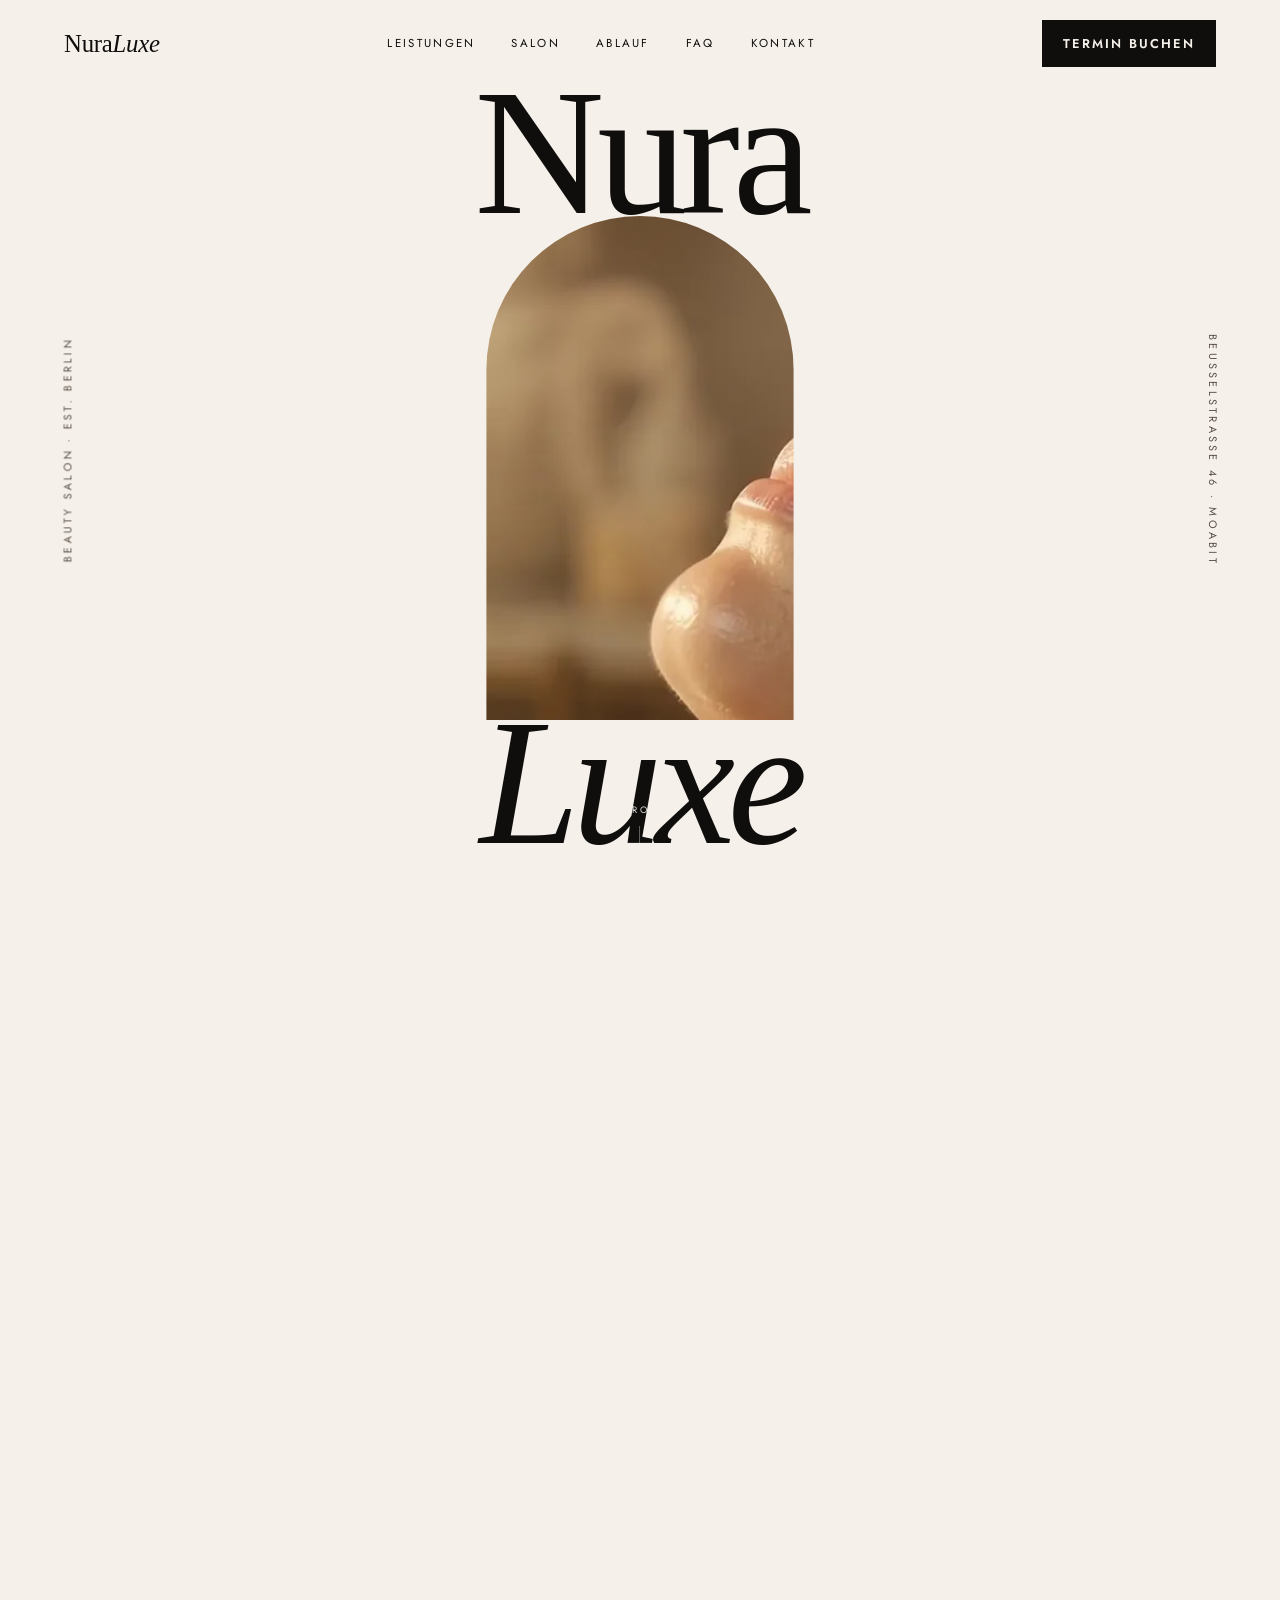
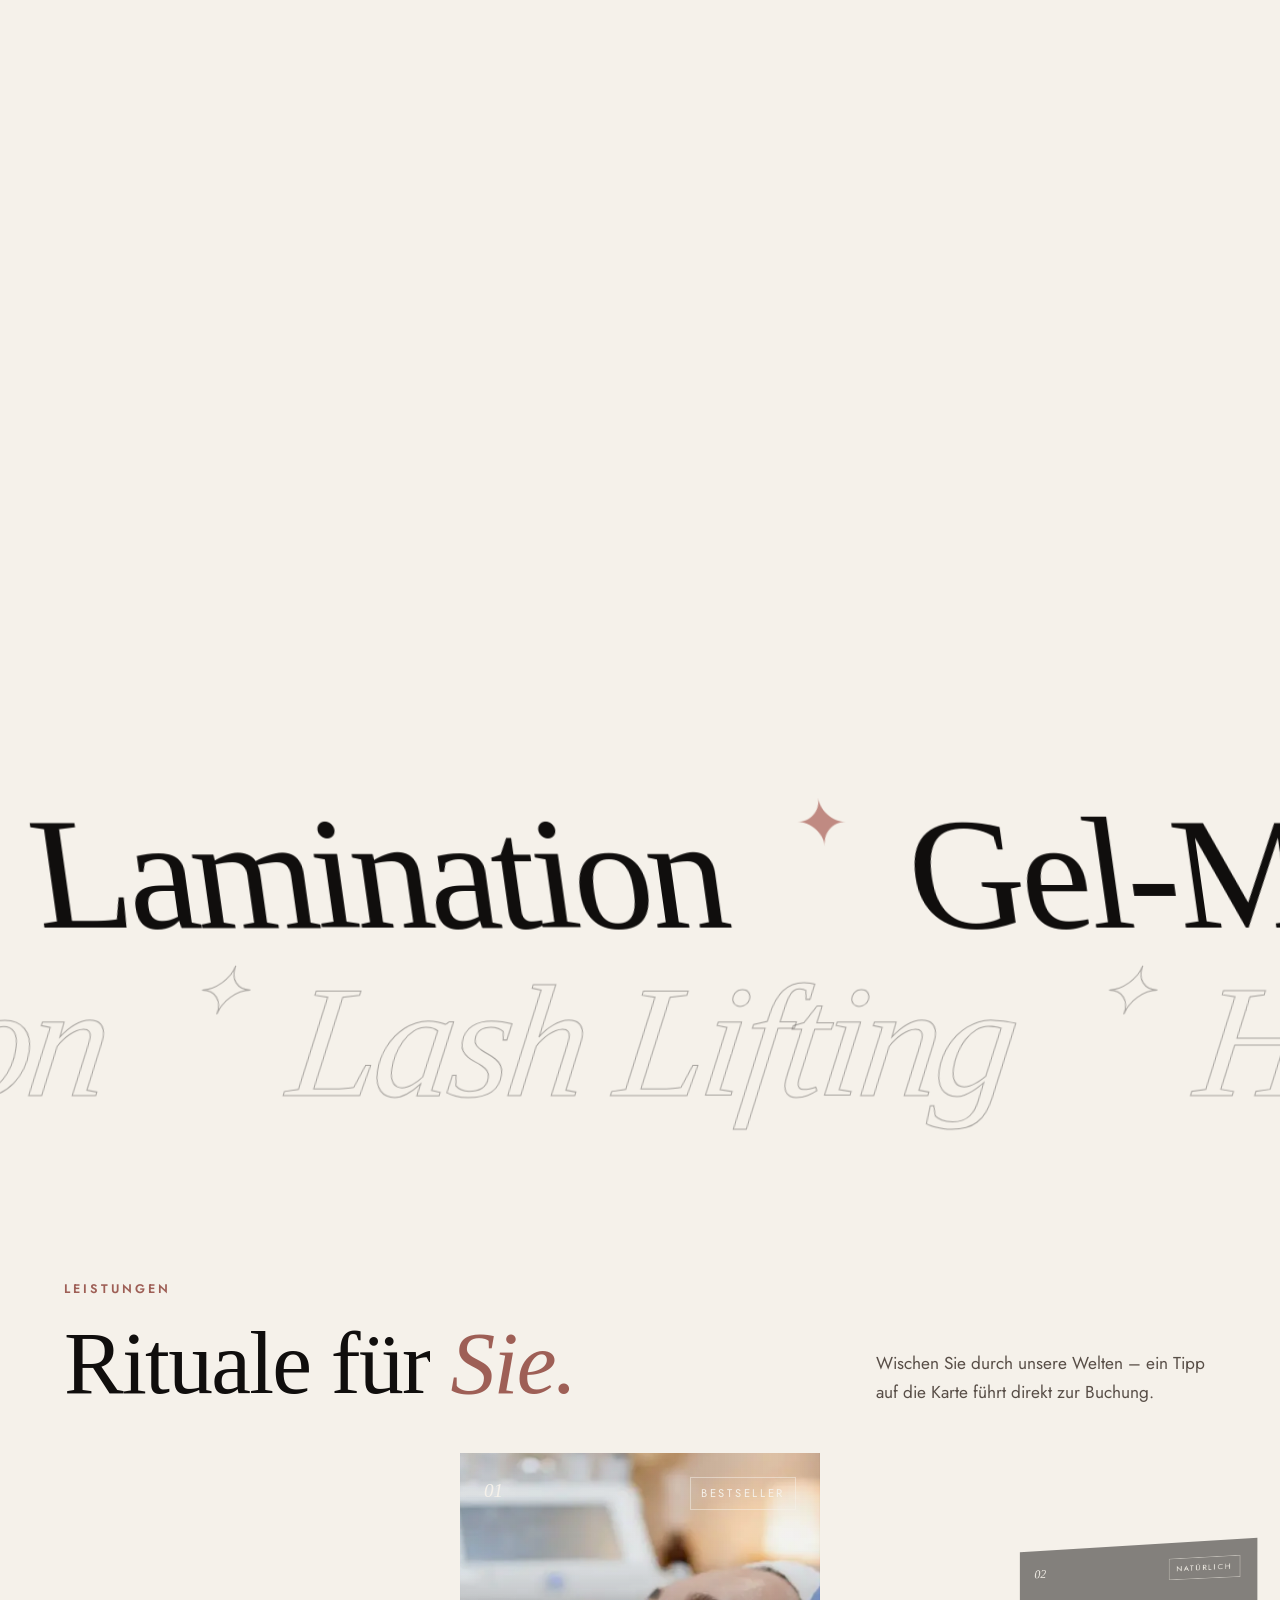
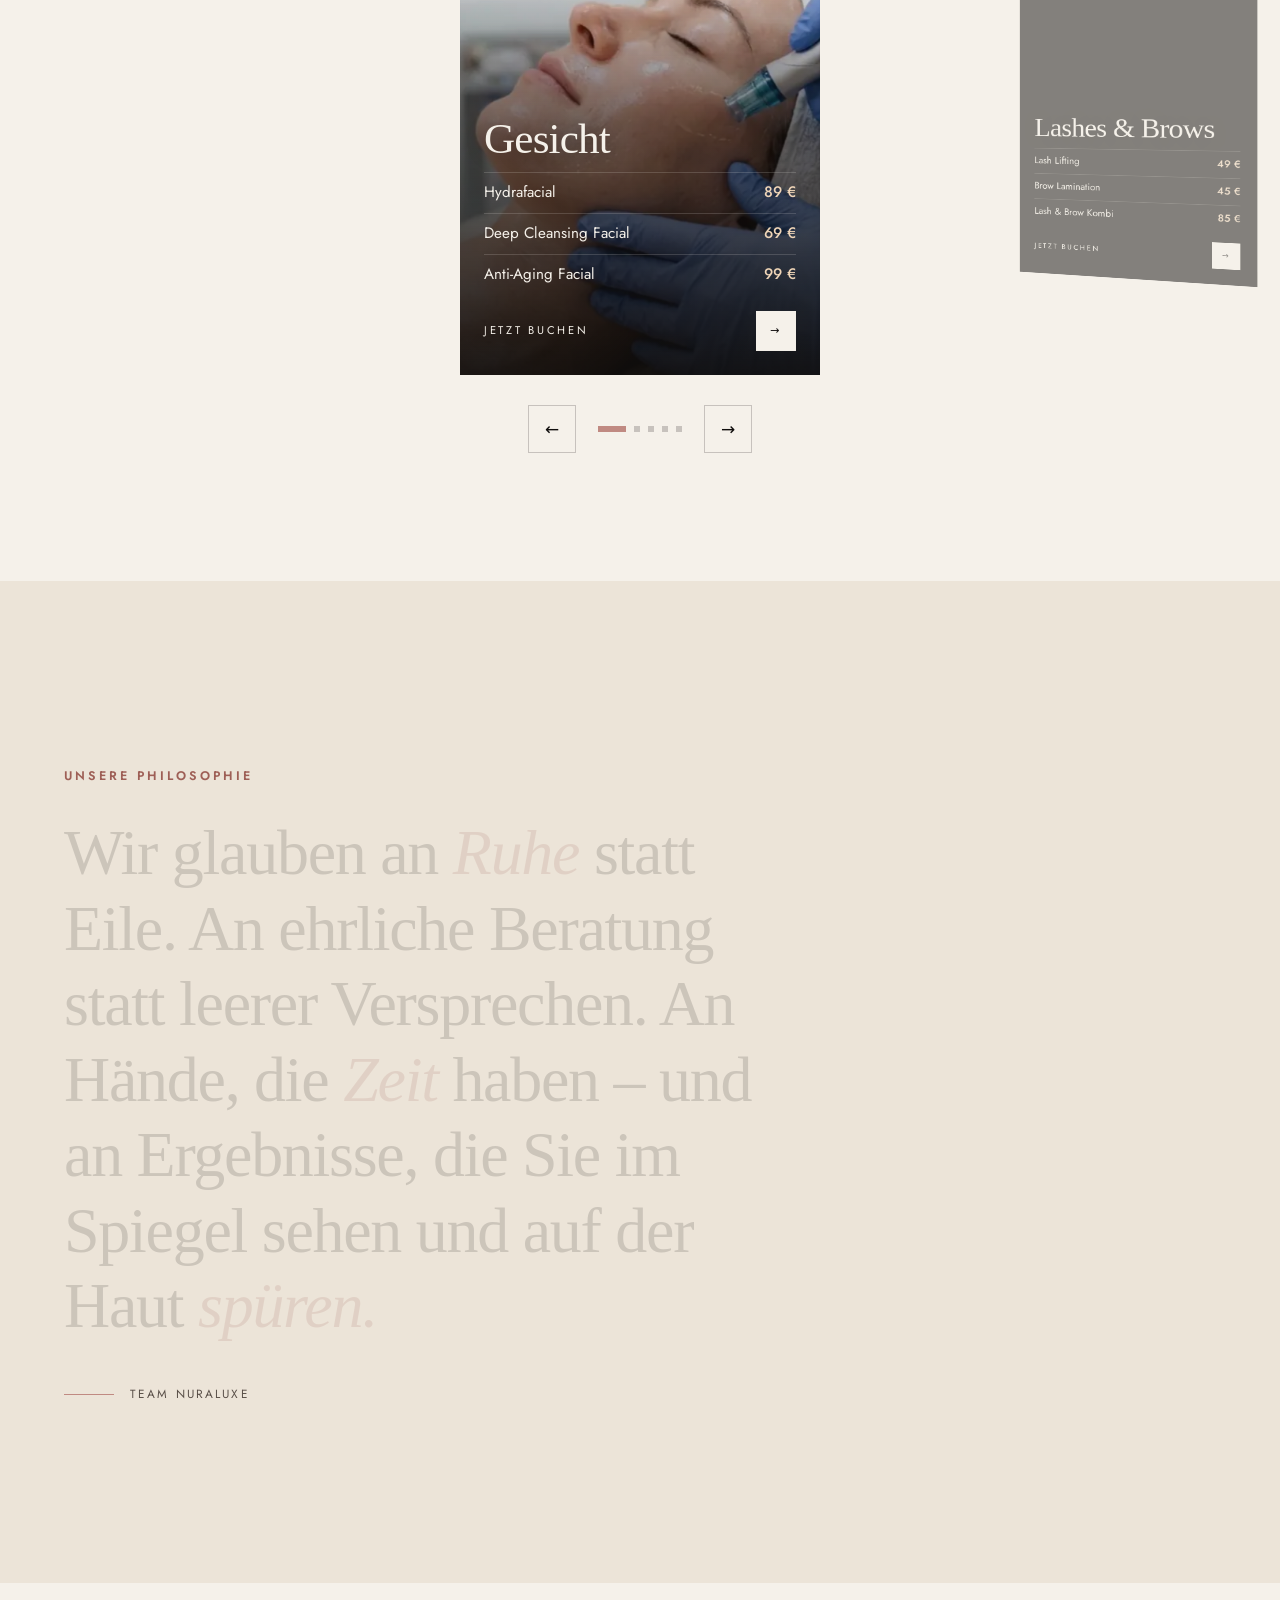
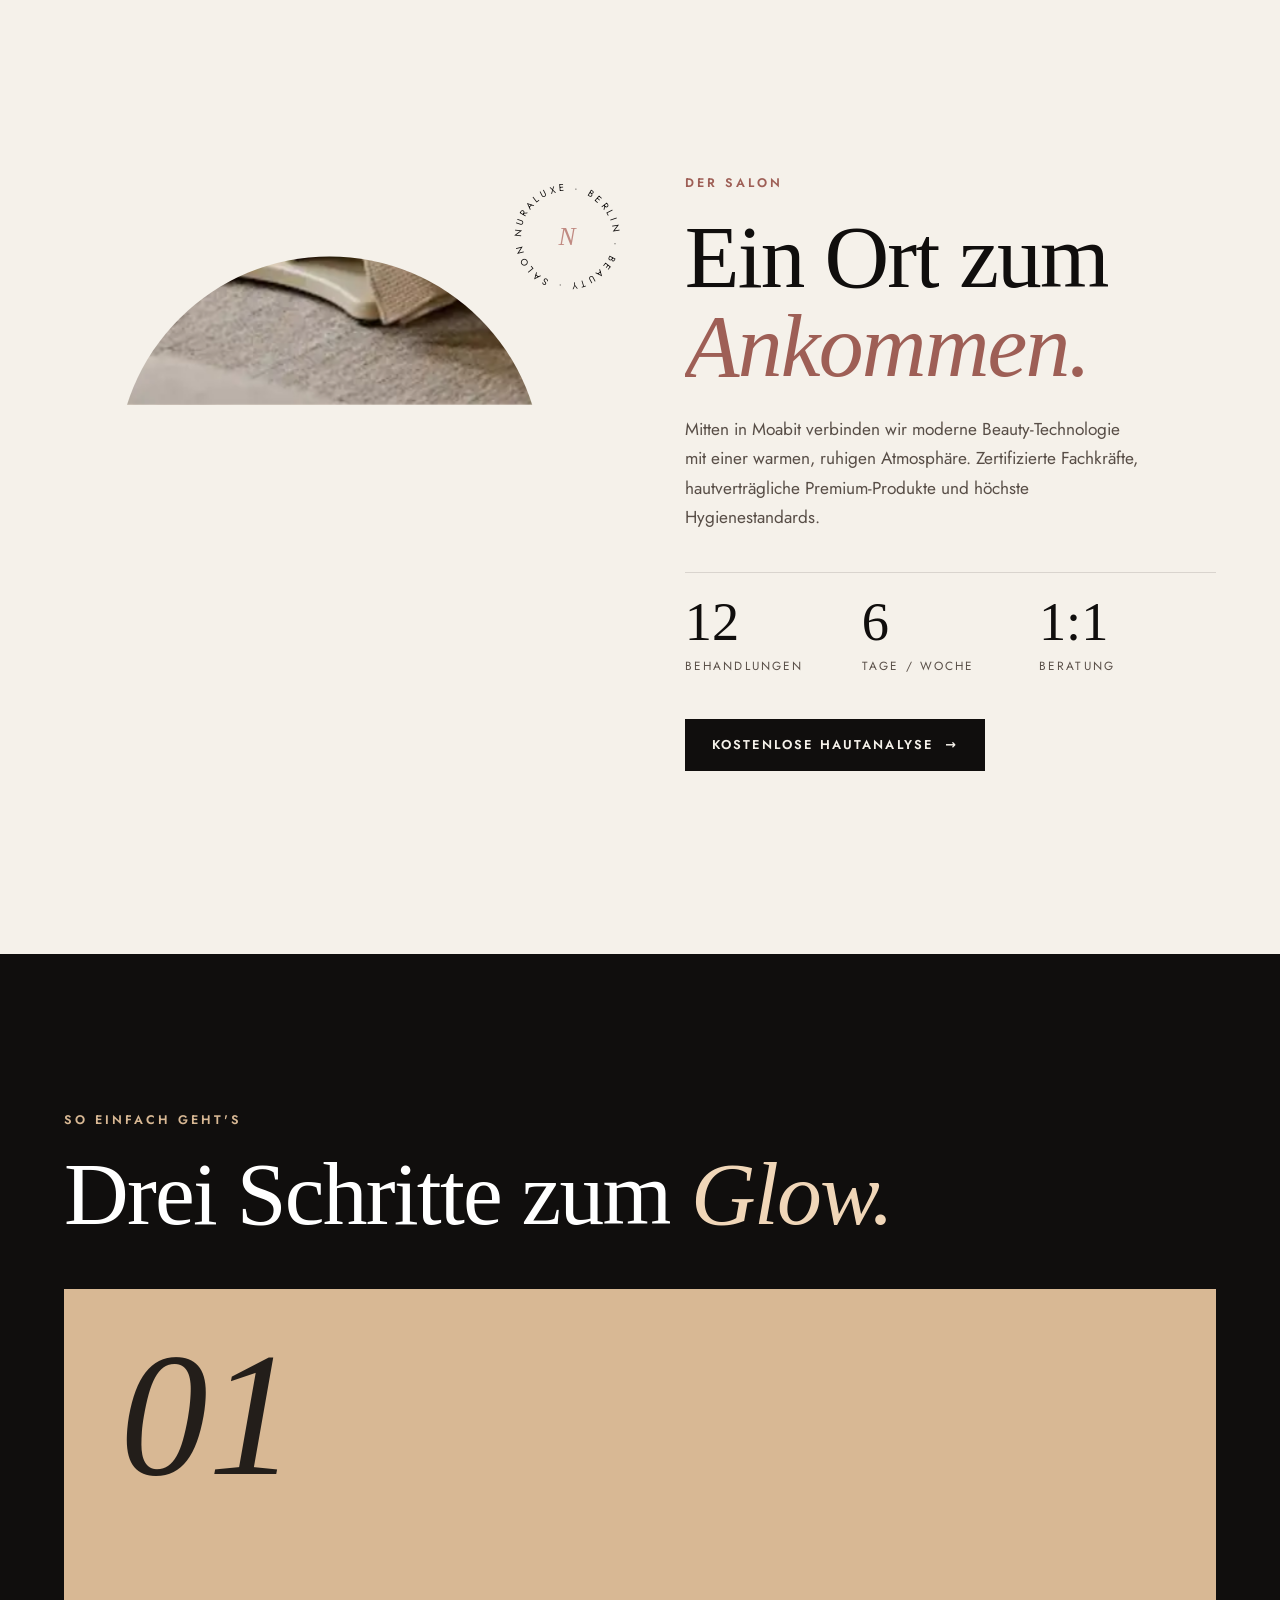
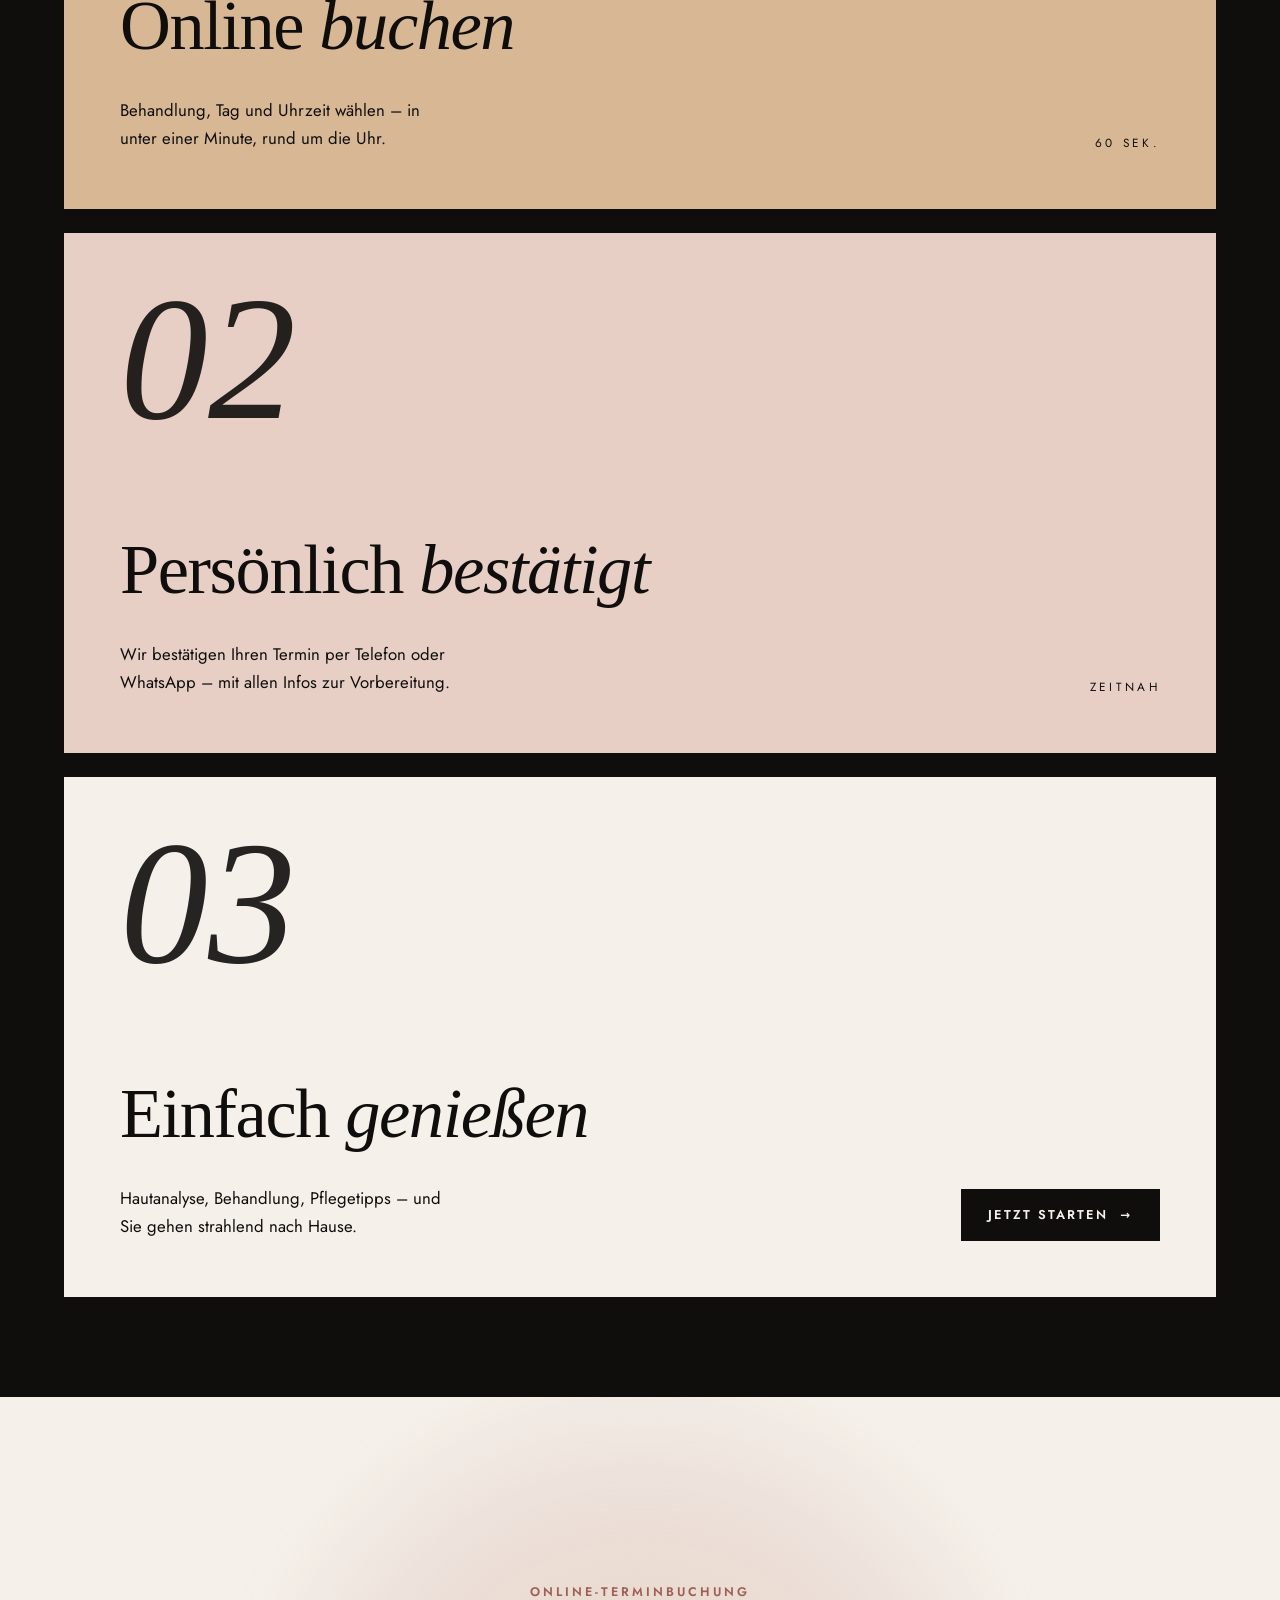
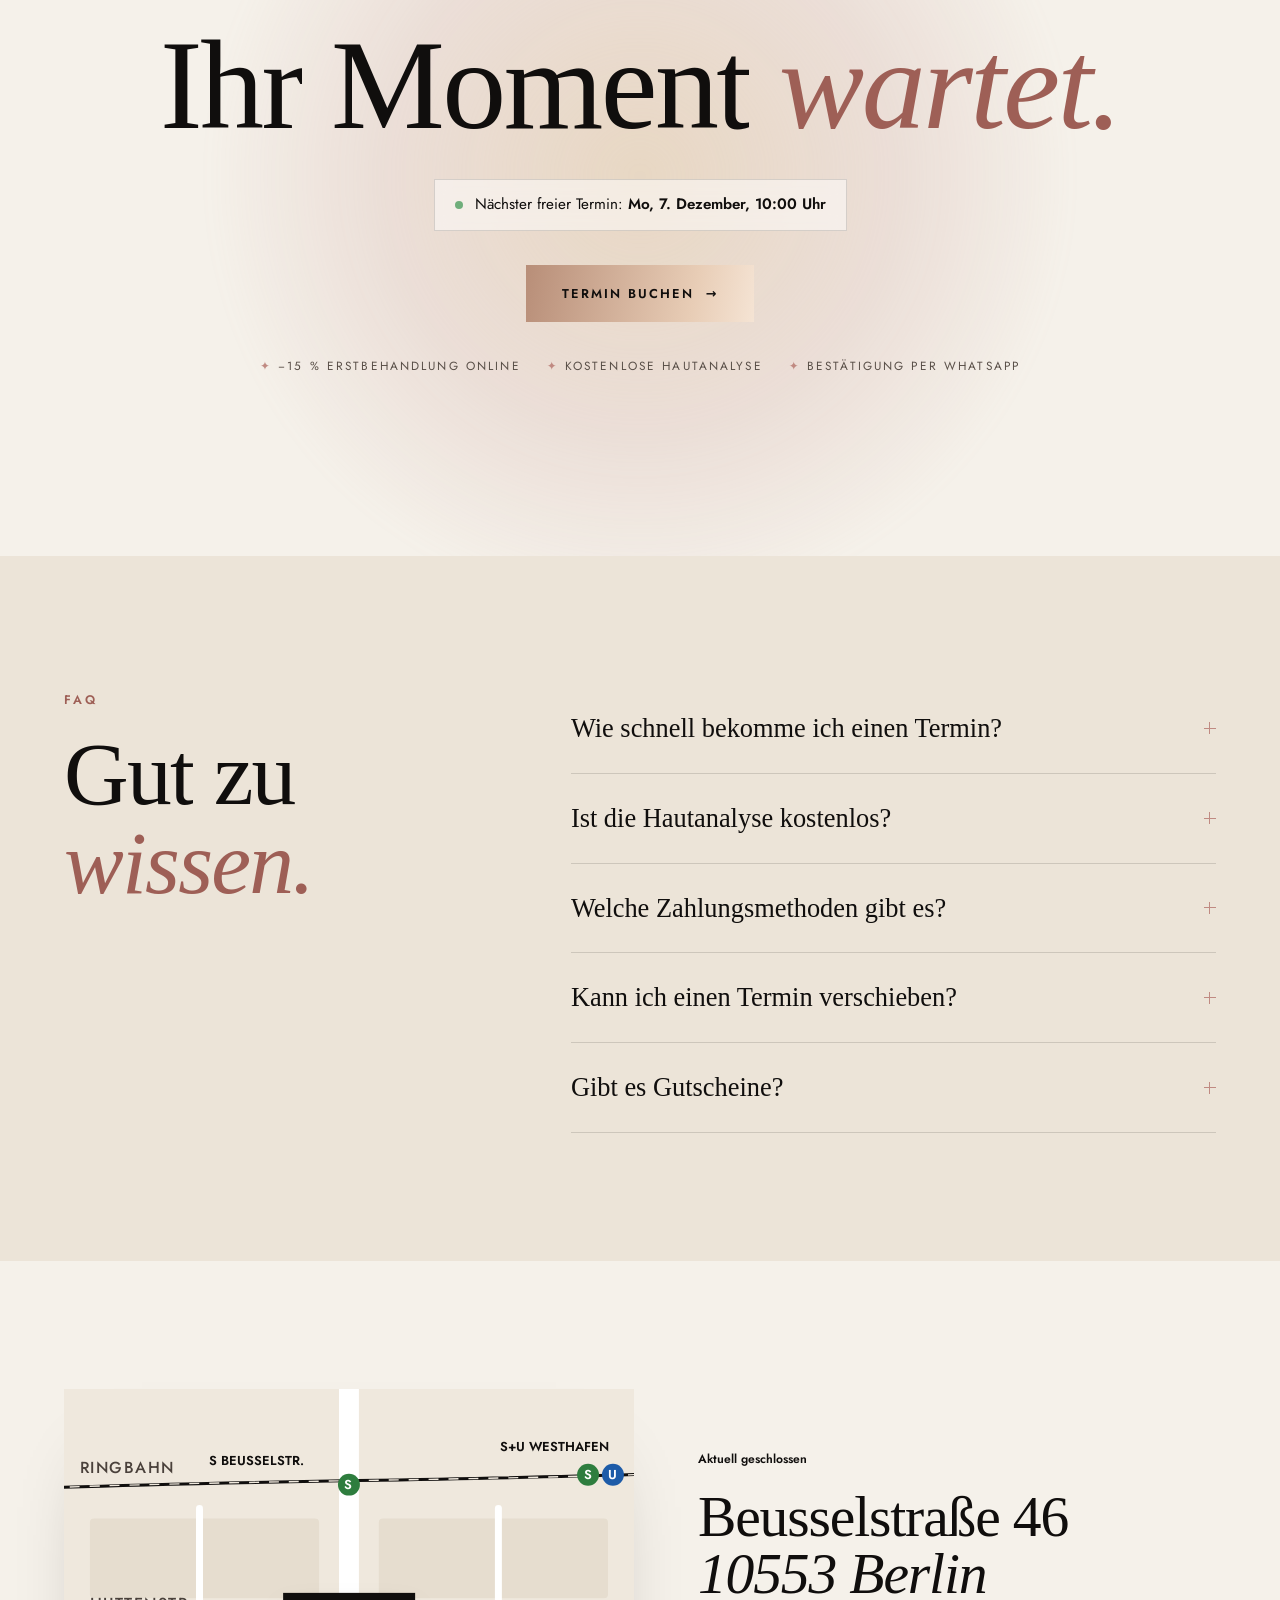
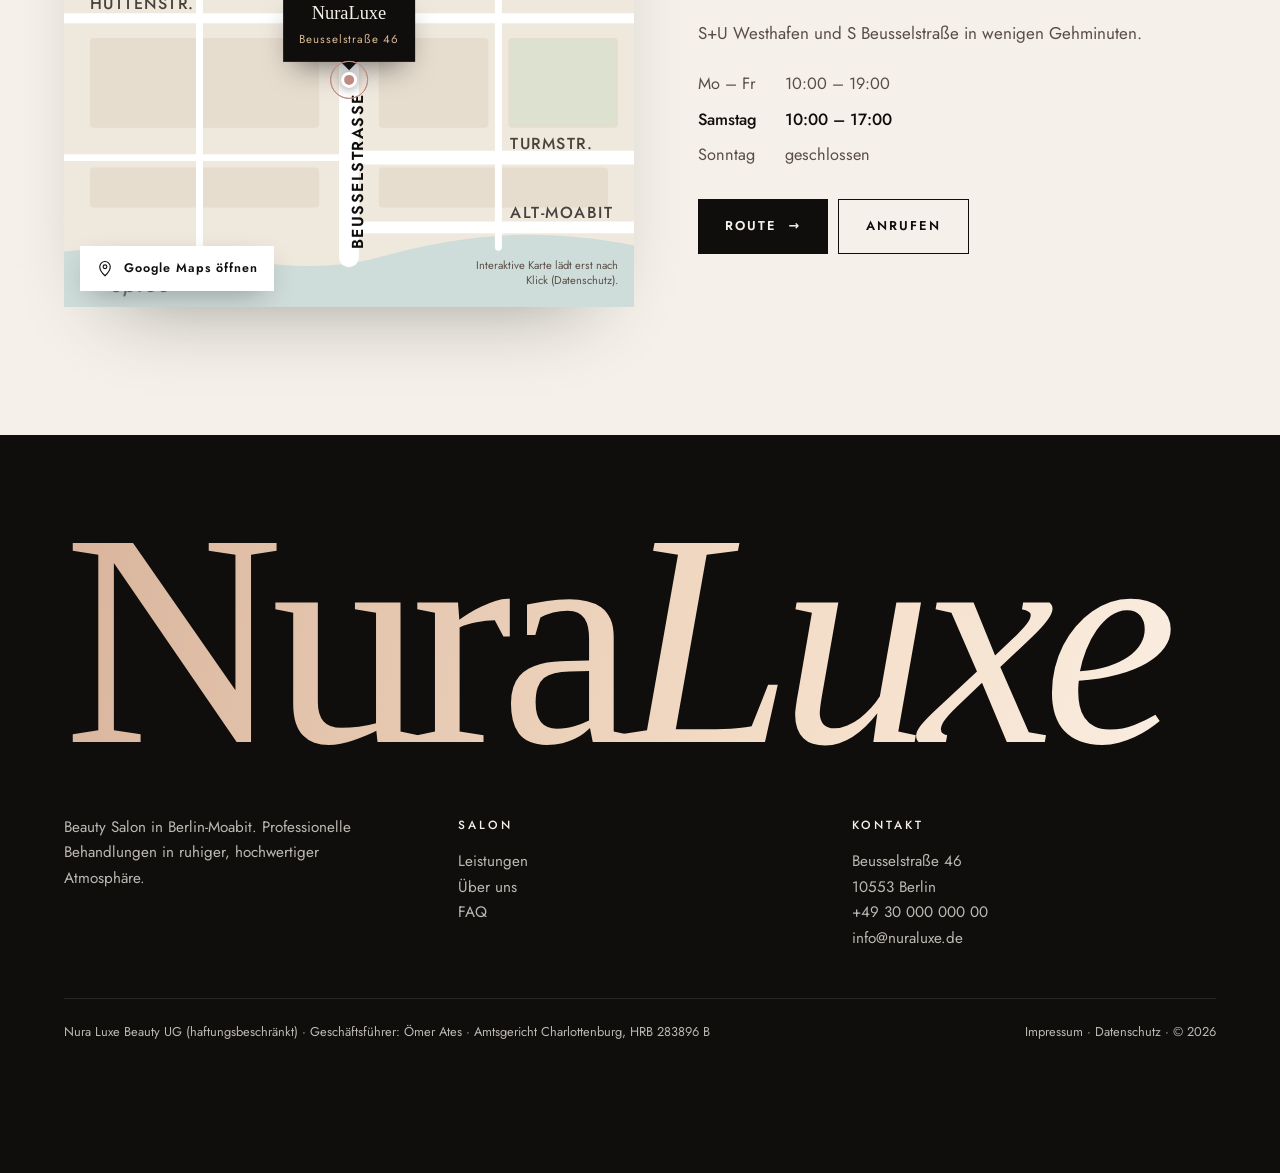
==== editorial/index.html @ 472c76d8 "NuraLuxe: zwei Website-Entwürfe für Kundenvorschau Co-Authored-By: Claude Opus 5.5 <noreply@anthropi" ====
<!DOCTYPE html>
<html lang="de">
<head>
<meta charset="utf-8">
<meta name="viewport" content="width=device-width, initial-scale=1, viewport-fit=cover">
<meta name="theme-color" content="#F5F1EA">
<meta name="robots" content="noindex, nofollow">
<meta property="og:type" content="website">
<meta property="og:title" content="NuraLuxe – Website-Entwurf (Editorial)">
<meta property="og:description" content="Vorschau der neuen Website für NuraLuxe Beauty Salon, Berlin-Moabit.">
<meta property="og:image" content="https://nuraluxe-editorial.vercel.app/og.jpg">
<meta property="og:image:width" content="1200"><meta property="og:image:height" content="630">
<meta name="twitter:card" content="summary_large_image">
<meta name="referrer" content="strict-origin-when-cross-origin">
<meta name="format-detection" content="telephone=no">
<title>NuraLuxe – Beauty Salon Berlin Moabit</title>
<meta name="description" content="NuraLuxe Beauty Salon in Berlin-Moabit, Beusselstraße 46. Gesicht, Lashes & Brows, Nails, Haarentfernung. Termin online buchen.">
<link rel="preload" href="assets/fonts/bodoni-moda.woff2" as="font" type="font/woff2" crossorigin>
<link rel="preload" href="assets/fonts/jost-400.woff2" as="font" type="font/woff2" crossorigin>
<link rel="stylesheet" href="assets/css/style.css">
<link rel="icon" href="favicon.svg" type="image/svg+xml">
<link rel="preload" as="image" href="media/hero-poster.webp">
<script type="application/ld+json">
{"@context":"https://schema.org","@type":"BeautySalon","name":"NuraLuxe","legalName":"Nura Luxe Beauty UG (haftungsbeschränkt)","address":{"@type":"PostalAddress","streetAddress":"Beusselstraße 46","postalCode":"10553","addressLocality":"Berlin","addressCountry":"DE"},"identifier":"HRB 283896 B","openingHours":["Mo-Fr 10:00-19:00","Sa 10:00-17:00"]}
</script>

</head>
<body class="lock">

<div class="pre" id="pre"><div class="pre-h t"></div><div class="pre-h b"></div>
  <div class="pre-in"><div class="pre-name">Nura<i>Luxe</i></div><div class="pre-bar"><i id="preBar"></i></div><div class="pre-cnt" id="preCnt">0</div></div></div>

<header class="hdr" id="hdr">
  <div class="wrap">
    <a href="#home" class="logo">Nura<i>Luxe</i></a>
    <nav class="nlinks"><a href="#leistungen">Leistungen</a><a href="#about">Salon</a><a href="#ritual">Ablauf</a><a href="#faq">FAQ</a><a href="#kontakt">Kontakt</a></nav>
    <button class="btn btn-noir" data-open>Termin buchen</button>
    <button class="mini" data-open>Buchen</button>
  </div>
</header>

<!-- HERO -->
<section class="hero" id="home">
  <div class="stage">
    <div class="hwrap">
      <div class="hmedia" id="hmedia"><div class="himg" id="himg"></div>
        <video id="hv" muted loop playsinline preload="none" aria-hidden="true" disablepictureinpicture></video>
        <div class="hshade" id="hshade"></div></div>
    </div>
    <div class="htitle" id="htitle"><span class="t1" id="t1"></span><span class="t2" id="t2"></span></div>
    <div class="hside l" id="hsl">Beauty Salon · Est. Berlin</div>
    <div class="hside r" id="hsr">Beusselstraße 46 · Moabit</div>
    <div class="hint" id="hint"><span>Scroll</span><i></i></div>
    <div class="hcopy" id="hcopy"><div class="wrap">
      <span class="kick">Beauty Salon · Berlin Moabit</span>
      <h1>Schönheit,<br><em>neu definiert.</em></h1>
      <p>Gesicht, Lashes &amp; Brows, Nails und Haarentfernung – mit Ruhe, Präzision und Premium-Produkten.</p>
      <div class="cta on-dark"><button class="btn btn-chrome" data-open>Termin buchen <span class="ar">→</span></button><a href="#leistungen" class="btn btn-line" style="color:var(--ivory)">Behandlungen</a></div>
    </div></div>
  </div>
</section>

<!-- MARQUEE -->
<div class="mq" aria-hidden="true">
  <div class="mq-row" id="mq1"></div>
  <div class="mq-row o" id="mq2"></div>
</div>

<!-- SERVICES -->
<section class="svc" id="leistungen">
  <div class="wrap shead">
    <div><span class="kick rv">Leistungen</span><h2 class="split">Rituale für <em>Sie.</em></h2></div>
    <p class="rv d1">Wischen Sie durch unsere Welten – ein Tipp auf die Karte führt direkt zur Buchung.</p>
  </div>
  <div class="cf" id="cf"></div>
  <div class="cf-ui"><button id="cfPrev" aria-label="Zurück">←</button><div class="dots" id="dots"></div><button id="cfNext" aria-label="Weiter">→</button></div>
</section>

<!-- MANIFESTO -->
<section class="mani">
  <div class="wrap">
    <span class="kick">Unsere Philosophie</span>
    <p id="mani" style="margin-top:26px">Wir glauben an *Ruhe* statt Eile. An ehrliche Beratung statt leerer Versprechen. An Hände, die *Zeit* haben – und an Ergebnisse, die Sie im Spiegel sehen und auf der Haut *spüren.*</p>
    <div class="sig">Team NuraLuxe</div>
  </div>
</section>

<!-- ABOUT -->
<section class="about" id="about">
  <div class="wrap">
    <div style="position:relative">
      <div class="amedia" id="amedia"><div class="ai" id="ai"></div></div>
      <div class="aorb"><svg viewBox="0 0 120 120"><defs><path id="c" d="M60,60 m-46,0 a46,46 0 1,1 92,0 a46,46 0 1,1 -92,0"/></defs><text font-family="Jost" font-size="9.5" letter-spacing="3.6" fill="#100E0D"><textPath href="#c">NURALUXE · BERLIN · BEAUTY · SALON · </textPath></text></svg><b>N</b></div>
    </div>
    <div>
      <span class="kick rv">Der Salon</span>
      <h2 class="split">Ein Ort zum <em>Ankommen.</em></h2>
      <p class="lead rv d1">Mitten in Moabit verbinden wir moderne Beauty-Technologie mit einer warmen, ruhigen Atmosphäre. Zertifizierte Fachkräfte, hautverträgliche Premium-Produkte und höchste Hygienestandards.</p>
      <div class="stats rv d2"><div><b data-count="12">0</b><span>Behandlungen</span></div><div><b data-count="6">0</b><span>Tage / Woche</span></div><div><b>1:1</b><span>Beratung</span></div></div>
      <button class="btn btn-noir rv d3" data-open="Beratung">Kostenlose Hautanalyse <span class="ar">→</span></button>
    </div>
  </div>
</section>

<!-- RITUAL -->
<section class="ritual" id="ritual">
  <div class="wrap">
    <span class="kick rv">So einfach geht's</span>
    <h2 class="split">Drei Schritte zum <em>Glow.</em></h2>
    <div class="stack" id="stack">
      <div class="scard" style="--i:0"><div class="n">01</div><h3>Online <em>buchen</em></h3><div class="bot"><p>Behandlung, Tag und Uhrzeit wählen – in unter einer Minute, rund um die Uhr.</p><span>60 Sek.</span></div></div>
      <div class="scard" style="--i:1"><div class="n">02</div><h3>Persönlich <em>bestätigt</em></h3><div class="bot"><p>Wir bestätigen Ihren Termin per Telefon oder WhatsApp – mit allen Infos zur Vorbereitung.</p><span>Zeitnah</span></div></div>
      <div class="scard" style="--i:2"><div class="n">03</div><h3>Einfach <em>genießen</em></h3><div class="bot"><p>Hautanalyse, Behandlung, Pflegetipps – und Sie gehen strahlend nach Hause.</p><button class="btn btn-noir" data-open>Jetzt starten <span class="ar">→</span></button></div></div>
    </div>
  </div>
</section>

<!-- BOOK CTA -->
<section class="book" id="buchen">
  <div class="orb"></div>
  <div class="wrap">
    <span class="kick rv">Online-Terminbuchung</span>
    <h2 class="split">Ihr Moment <em>wartet.</em></h2>
    <div class="slotpill rv d1"><i></i><span id="nextSlot">Nächster freier Termin wird berechnet …</span></div><br>
    <button class="btn btn-chrome rv d2" data-open style="padding:1.4em 2.8em">Termin buchen <span class="ar">→</span></button>
    <div class="perks rv d3"><span>−15 % Erstbehandlung online</span><span>Kostenlose Hautanalyse</span><span>Bestätigung per WhatsApp</span></div>
  </div>
</section>

<!-- FAQ -->
<section class="faq" id="faq">
  <div class="wrap">
    <div><span class="kick rv">FAQ</span><h2 class="split">Gut zu <em>wissen.</em></h2></div>
    <div class="rv d1">
      <details><summary>Wie schnell bekomme ich einen Termin?</summary><div class="ans"><p>Online sehen Sie die möglichen Zeiten sofort. Nach Ihrer Anfrage bestätigen wir den Termin zeitnah per Telefon oder WhatsApp.</p></div></details>
      <details><summary>Ist die Hautanalyse kostenlos?</summary><div class="ans"><p>Ja – vor jeder ersten Behandlung, oder als eigener Termin buchbar.</p></div></details>
      <details><summary>Welche Zahlungsmethoden gibt es?</summary><div class="ans"><p>Bar, EC-Karte und gängige Kreditkarten.</p></div></details>
      <details><summary>Kann ich einen Termin verschieben?</summary><div class="ans"><p>Natürlich – bitte bis spätestens 24 Stunden vorher Bescheid geben.</p></div></details>
      <details><summary>Gibt es Gutscheine?</summary><div class="ans"><p>Ja, Behandlungs- und Wertgutscheine – ideal als Geschenk.</p></div></details>
    </div>
  </div>
</section>

<!-- CONTACT -->
<section class="contact" id="kontakt">
  <div class="wrap cgrid">
    <div class="map rv" id="map">
      <svg viewBox="0 0 600 520" preserveAspectRatio="xMidYMid slice" aria-hidden="true">
        <rect width="600" height="520" fill="#EFE8DD"/>
        <g fill="#E6DDCF"><rect x="40" y="130" width="230" height="80" rx="4"/><rect x="330" y="130" width="230" height="80" rx="4"/><rect x="40" y="250" width="230" height="90" rx="4"/><rect x="330" y="250" width="110" height="90" rx="4"/><rect x="460" y="250" width="110" height="90" rx="4"/><rect x="330" y="380" width="230" height="40" rx="4"/><rect x="40" y="380" width="230" height="40" rx="4"/></g>
        <rect x="462" y="252" width="106" height="86" rx="4" fill="#DCE2CF"/>
        <path d="M-20 470 C120 440 220 500 330 470 S520 440 640 470 L640 540 L-20 540Z" fill="#CFDDDA"/>
        <g stroke="#fff" fill="none" stroke-linecap="round"><path d="M-20 230 H640" stroke-width="10"/><path d="M300 370 H640" stroke-width="14"/><path d="M300 440 H640" stroke-width="12"/><path d="M-20 370 H300" stroke-width="7"/><path d="M450 120 V460" stroke-width="7"/><path d="M150 120 V460" stroke-width="7"/><path d="M300 -20 V470" stroke-width="20"/></g>
        <path d="M-20 100 C150 92 450 92 640 84" stroke="#100E0D" stroke-width="3" fill="none"/>
        <path d="M-20 100 C150 92 450 92 640 84" stroke="#EFE8DD" stroke-width="1.4" stroke-dasharray="10 10" fill="none"/>
        <g font-family="Jost" font-size="16" letter-spacing="1.5" fill="#4A413B" font-weight="500">
          <text x="314" y="462" transform="rotate(-90 314 462)" font-weight="600" fill="#100E0D">BEUSSELSTRASSE</text>
          <text x="40" y="221">HUTTENSTR.</text><text x="462" y="361">TURMSTR.</text><text x="462" y="431">ALT-MOABIT</text>
          <text x="60" y="505" font-style="italic" font-size="20" fill="#5E7D78">Spree</text><text x="30" y="84">RINGBAHN</text>
        </g>
        <g font-family="Jost" font-size="13" font-weight="600"><circle cx="300" cy="96" r="11" fill="#2E7D3E"/><text x="295.5" y="100.5" fill="#fff">S</text><text x="160" y="76" fill="#100E0D">S BEUSSELSTR.</text>
          <circle cx="540" cy="86" r="11" fill="#2E7D3E"/><text x="535.5" y="90.5" fill="#fff">S</text><circle cx="565" cy="86" r="11" fill="#1D5BA8"/><text x="560" y="90.5" fill="#fff">U</text><text x="452" y="62" fill="#100E0D">S+U WESTHAFEN</text></g>
      </svg>
      <div class="pinw"><div class="plab"><b>NuraLuxe</b><span>Beusselstraße 46</span></div><div class="pin"></div></div>
      <a class="mapload" id="mapLoad" href="https://www.google.com/maps/search/?api=1&query=Beusselstra%C3%9Fe+46+10553+Berlin"><svg viewBox="0 0 24 24" width="18" height="18" fill="none" stroke="currentColor" stroke-width="1.5"><path d="M12 21s7-6.2 7-12a7 7 0 00-14 0c0 5.8 7 12 7 12z"/><circle cx="12" cy="9" r="2.5"/></svg>Google Maps öffnen</a>
      <span class="mapnote" id="mapNote">Interaktive Karte lädt erst nach Klick (Datenschutz).</span>
    </div>
    <div>
      <span class="openn rv" id="openN">Öffnungszeiten</span>
      <h3 class="rv d1">Beusselstraße 46<br><em>10553 Berlin</em></h3>
      <p class="rv d1" style="color:var(--mute);font-weight:300">S+U Westhafen und S Beusselstraße in wenigen Gehminuten.</p>
      <div class="hours rv d2" id="hours"><span data-d="1">Mo – Fr</span><span data-d="1">10:00 – 19:00</span><span data-d="6">Samstag</span><span data-d="6">10:00 – 17:00</span><span data-d="0">Sonntag</span><span data-d="0">geschlossen</span></div>
      <div class="cbtns rv d3"><a class="btn btn-noir" href="https://www.google.com/maps/search/?api=1&query=Beusselstra%C3%9Fe+46+10553+Berlin">Route <span class="ar">→</span></a><a class="btn btn-line" id="callBtn" href="#">Anrufen</a></div>
    </div>
  </div>
</section>

<footer>
  <div class="wrap">
    <div class="fword chrome">Nura<i>Luxe</i></div>
    <div class="fcols">
      <div><p style="max-width:34ch">Beauty Salon in Berlin-Moabit. Professionelle Behandlungen in ruhiger, hochwertiger Atmosphäre.</p></div>
      <div><h4>Salon</h4><a href="#leistungen">Leistungen</a><br><a href="#about">Über uns</a><br><a href="#faq">FAQ</a></div>
      <div><h4>Kontakt</h4>Beusselstraße 46<br>10553 Berlin<br><span id="tTel"></span><br><span id="tMail"></span></div>
    </div>
    <div class="legal"><span>Nura Luxe Beauty UG (haftungsbeschränkt) · Geschäftsführer: Ömer Ates · Amtsgericht Charlottenburg, HRB 283896 B</span><span><a href="#">Impressum</a> · <a href="#">Datenschutz</a> · © <span id="yr"></span></span></div>
  </div>
</footer>

<!-- TAB BAR -->
<nav class="tabbar" id="tabbar">
  <a href="#home" data-t="home"><svg viewBox="0 0 24 24"><path d="M3 11l9-7 9 7v9h-6v-6H9v6H3z"/></svg>Start</a>
  <a href="#leistungen" data-t="leistungen"><svg viewBox="0 0 24 24"><path d="M12 3c2 4 6 5 6 10a6 6 0 01-12 0c0-5 4-6 6-10z"/></svg>Rituale</a>
  <button class="bk" data-open><span class="sq"><svg viewBox="0 0 24 24"><rect x="4" y="5" width="16" height="15"/><path d="M4 10h16M9 3v4M15 3v4"/></svg></span>Buchen</button>
  <a href="#about" data-t="about"><svg viewBox="0 0 24 24"><path d="M5 21V9a7 7 0 0114 0v12M3 21h18"/></svg>Salon</a>
  <a href="#kontakt" data-t="kontakt"><svg viewBox="0 0 24 24"><path d="M12 21s7-6.2 7-12a7 7 0 00-14 0c0 5.8 7 12 7 12z"/><circle cx="12" cy="9" r="2.5"/></svg>Kontakt</a>
</nav>

<!-- BOOKING SHEET -->
<div class="sbg" id="sbg"></div>
<div class="sheet" id="sheet" role="dialog" aria-modal="true" aria-label="Termin buchen">
  <div class="grab"></div>
  <div class="sh-head" id="shHead"><div class="sh-top"><span id="stepL">Schritt 1 von 4</span><button class="sh-x" id="shX" aria-label="Schließen">×</button></div><div class="prog"><i id="prog"></i></div></div>
  <div class="sh-body" id="shBody">
    <div class="pane on" data-p="0"><h3>Welche Behandlung <em>wünschen Sie?</em></h3><div class="chips" id="chips"></div><div class="tlist" id="tlist"></div></div>
    <div class="pane" data-p="1"><h3>Wann passt es <em>Ihnen?</em></h3><div class="mlabel" id="mLabel"></div><div class="dstrip" id="dstrip"></div><div id="slotWrap"></div></div>
    <div class="pane" data-p="2"><h3>Ihre <em>Kontaktdaten</em></h3>
      <div class="fgrid">
        <div class="field"><input id="fName" placeholder=" " autocomplete="name" maxlength="80" required><label for="fName">Vor- und Nachname *</label></div>
        <div class="field"><input id="fTel" type="tel" inputmode="tel" placeholder=" " autocomplete="tel" maxlength="30" required><label for="fTel">Telefon / WhatsApp *</label></div>
        <div class="field full"><input id="fMail" type="email" inputmode="email" placeholder=" " autocomplete="email" maxlength="120"><label for="fMail">E-Mail (optional)</label></div>
        <div class="field full"><textarea id="fMsg" placeholder=" " maxlength="500"></textarea><label for="fMsg">Hinweise, z. B. Allergien (optional)</label></div>
      </div>
      <div class="hp" aria-hidden="true"><label>Website<input id="fWeb" tabindex="-1" autocomplete="off"></label></div>
      <label class="tog"><input type="checkbox" id="fNew"><span>Ich bin Neukundin / Neukunde – −15 % Online-Rabatt</span></label>
      <label class="tog"><input type="checkbox" id="fOk"><span>Ich willige ein, dass meine Angaben zur Bearbeitung der Terminanfrage verarbeitet werden (Datenschutzerklärung). *</span></label>
      <div class="err" id="err"></div>
    </div>
    <div class="pane" data-p="3"><h3>Alles <em>richtig?</em></h3><div class="recap" id="recap"></div><div id="captcha" style="margin-top:16px"></div><div class="err" id="err3"></div></div>
    <div class="pane done" data-p="4">
      <svg class="check" viewBox="0 0 92 92" fill="none" stroke="#C08A82" stroke-width="1.5"><circle cx="46" cy="46" r="42"/><path d="M30 47l11 11 22-24"/></svg>
      <h3 id="doneH">Fast <em>geschafft.</em></h3><p id="doneP"></p><div class="recap" id="recap2"></div>
      <div class="btns"><a class="btn btn-noir" id="waBtn" href="#">Per WhatsApp senden <span class="ar">→</span></a><a class="btn btn-line" id="gcBtn" href="#">In Google Kalender</a></div>
    </div>
  </div>
  <div class="sh-foot" id="shFoot"><button class="sh-back" id="back" aria-label="Zurück">←</button><div class="sh-sum" id="sum"><b>Behandlung wählen</b><span>Schritt für Schritt zum Termin</span></div><button class="btn btn-noir sh-next" id="next" disabled>Weiter</button></div>
</div>

<script src="assets/js/app.js" defer></script>
</body>
</html>
---- editorial/assets/css/style.css ----
@font-face{font-family:"Bodoni Moda";font-style:normal;font-display:swap;font-weight:400 900;src:url(../fonts/bodoni-moda.woff2) format("woff2")}
@font-face{font-family:"Bodoni Moda";font-style:italic;font-display:swap;font-weight:400 900;src:url(../fonts/bodoni-moda-italic.woff2) format("woff2")}
@font-face{font-family:"Jost";font-style:normal;font-display:swap;font-weight:400;src:url(../fonts/jost-400.woff2) format("woff2")}
@font-face{font-family:"Jost";font-style:normal;font-display:swap;font-weight:500;src:url(../fonts/jost-500.woff2) format("woff2")}
@font-face{font-family:"Jost";font-style:normal;font-display:swap;font-weight:600;src:url(../fonts/jost-600.woff2) format("woff2")}

:root{--ivory:#F5F1EA;--pearl:#ECE4D8;--noir:#100E0D;--noir2:#1B1816;--rose:#C08A82;--champ:#D8B894;--mute:#71665E;
--serif:"Bodoni Moda",Didot,Georgia,serif;--sans:"Jost",system-ui,sans-serif;--ease:cubic-bezier(.19,1,.22,1);--io:cubic-bezier(.76,0,.24,1);
--sb:env(safe-area-inset-bottom,0px)}
*{box-sizing:border-box;margin:0;padding:0;-webkit-tap-highlight-color:transparent}
html{scroll-behavior:smooth}
body{font-family:var(--sans);background:var(--ivory);color:var(--noir);font-size:16px;line-height:1.6;font-weight:400;-webkit-font-smoothing:antialiased;overflow-x:hidden}
body.lock{overflow:hidden}
a{color:inherit;text-decoration:none}
button{font:inherit;color:inherit;background:none;border:0;cursor:pointer}
img{display:block;max-width:100%}
.wrap{width:min(1240px,90vw);margin-inline:auto}
.kick{font-size:.68rem;letter-spacing:.34em;text-transform:uppercase;font-weight:500;color:var(--rose)}
h2,h3{font-family:var(--serif);font-weight:400;line-height:1;letter-spacing:-.02em}
h2{font-size:clamp(2.6rem,8.5vw,5.6rem);margin-top:16px}
em{font-style:italic}
section{position:relative}
.chrome{background:linear-gradient(100deg,#7d5a4c 0%,#c99e86 20%,#f3dcc6 38%,#fffaf3 50%,#dcb59f 62%,#8e6a5b 80%,#c99e86 100%);background-size:250% 100%;-webkit-background-clip:text;background-clip:text;color:transparent;animation:chrome 7s ease-in-out infinite}
@keyframes chrome{0%,100%{background-position:100% 0}50%{background-position:0 0}}

/* BUTTONS (eckig + Farbanimation) */
.btn{position:relative;display:inline-flex;align-items:center;justify-content:center;gap:.9em;padding:1.2em 2.1em;font-size:.72rem;font-weight:600;letter-spacing:.22em;text-transform:uppercase;overflow:hidden;isolation:isolate;transition:color .5s var(--ease),transform .3s}
.btn:active{transform:scale(.97)}
.btn::before{content:"";position:absolute;inset:0;z-index:-1;transform:scaleY(0);transform-origin:bottom;transition:transform .6s var(--ease)}
.btn:hover::before{transform:scaleY(1)}
.btn-chrome{color:var(--noir);background:linear-gradient(100deg,#b88e78,#e8cdb6 30%,#fff6ec 50%,#e2c1aa 70%,#b88e78);background-size:250% 100%;animation:chrome 5s ease-in-out infinite}
.btn-chrome::before{background:var(--noir)}.btn-chrome:hover{color:var(--ivory)}
.btn-noir{background:var(--noir);color:var(--ivory)}
.btn-noir::before{background:var(--rose)}
.btn-line{border:1px solid currentColor}
.btn-line::before{background:var(--noir)}.btn-line:hover{color:var(--ivory)}
.on-dark .btn-line::before{background:var(--ivory)}.on-dark .btn-line:hover{color:var(--noir)}
.btn .ar{transition:transform .5s var(--ease)}.btn:hover .ar{transform:translateX(5px)}

/* PRELOADER */
.pre{position:fixed;inset:0;z-index:300;pointer-events:none}
.pre-h{position:absolute;left:0;right:0;height:50.5%;background:var(--noir);transition:transform 1.1s var(--io)}
.pre-h.t{top:0}.pre-h.b{bottom:0}
.pre.out .pre-h.t{transform:translateY(-100%)}.pre.out .pre-h.b{transform:translateY(100%)}
.pre-in{position:absolute;inset:0;display:grid;place-items:center;color:var(--ivory);transition:opacity .4s}
.pre.out .pre-in{opacity:0}
.pre-name{font-family:var(--serif);font-size:clamp(2.4rem,11vw,4.5rem);letter-spacing:-.02em}
.pre-name i{font-style:italic}
.pre-cnt{position:absolute;bottom:calc(30px + var(--sb));right:6vw;font-family:var(--serif);font-size:clamp(3rem,16vw,7rem);line-height:1;font-variant-numeric:tabular-nums}
.pre-bar{position:absolute;bottom:calc(30px + var(--sb));left:6vw;width:30vw;height:1px;background:rgba(245,241,234,.2)}
.pre-bar i{position:absolute;inset:0;background:var(--champ);transform-origin:left;transform:scaleX(var(--p,0))}

/* HEADER */
.hdr{position:fixed;inset:0 0 auto;z-index:90;padding:20px 0;transition:background .5s,padding .5s,color .5s,box-shadow .5s;color:var(--noir)}
.hdr.light{color:var(--ivory)}
.hdr.solid{background:rgba(245,241,234,.78);backdrop-filter:blur(18px) saturate(1.4);-webkit-backdrop-filter:blur(18px) saturate(1.4);padding:12px 0;color:var(--noir);box-shadow:0 1px 0 rgba(16,14,13,.06)}
.hdr .wrap{display:flex;align-items:center;justify-content:space-between}
.logo{font-family:var(--serif);font-size:1.55rem;letter-spacing:-.01em}
.logo i{font-style:italic}
.nlinks{display:flex;gap:36px;font-size:.72rem;letter-spacing:.2em;text-transform:uppercase}
.nlinks a{position:relative}
.nlinks a::after{content:"";position:absolute;left:0;bottom:-4px;width:100%;height:1px;background:currentColor;transform:scaleX(0);transform-origin:right;transition:transform .5s var(--ease)}
.nlinks a:hover::after{transform:scaleX(1);transform-origin:left}
.hdr .btn{padding:1em 1.6em}
.hdr .mini{display:none;font-size:.66rem;letter-spacing:.24em;text-transform:uppercase;font-weight:500;border-bottom:1px solid currentColor;padding-bottom:2px}
@media(max-width:900px){.nlinks,.hdr .btn{display:none}.hdr .mini{display:block}}

/* HERO (pinned scroll scene) */
.hero{height:250vh;background:var(--ivory)}
.stage{position:sticky;top:0;height:100vh;height:100svh;overflow:hidden}
.hwrap{position:absolute;inset:0;transform:scale(.7);opacity:0;transition:transform 1.6s var(--io),opacity 1s}
.ready .hwrap{transform:none;opacity:1}
.hmedia{position:absolute;inset:0;clip-path:inset(24% 16% 20% 16% round 999px 999px 4px 4px);will-change:clip-path}
.himg{position:absolute;inset:0;background:url(../../media/hero-poster.webp) 80% 40%/cover no-repeat;transform:scale(1.3);will-change:transform}
.himg::after{content:"";position:absolute;inset:0;animation:breathe 9s ease-in-out infinite alternate;background:radial-gradient(60% 50% at 60% 40%,rgba(255,226,190,.18),transparent 70%)}
@keyframes breathe{to{opacity:.2}}
.hmedia video{position:absolute;inset:0;width:100%;height:100%;object-fit:cover;opacity:0;transition:opacity 1.4s}
.hshade{position:absolute;inset:0;background:linear-gradient(180deg,rgba(16,14,13,.35),rgba(16,14,13,.05) 35%,rgba(16,14,13,.82));opacity:0}
.htitle{position:absolute;inset:0;pointer-events:none;font-family:var(--serif);font-weight:500;line-height:.8;letter-spacing:-.04em;font-size:min(31vw,330px)}
.htitle span{position:absolute;left:0;right:0;text-align:center;will-change:transform,opacity}
.t1{top:max(9svh,70px)}
.t2{bottom:max(5svh,30px);font-style:italic;font-weight:400}
.htitle b{display:inline-block;font-weight:inherit;transform:translateY(105%);opacity:0;transition:transform 1.3s var(--ease),opacity 1s}
.ready .htitle b{transform:none;opacity:1}
.hside{position:absolute;top:50%;font-size:.62rem;letter-spacing:.38em;text-transform:uppercase;color:var(--mute);white-space:nowrap;writing-mode:vertical-rl}
.hside.l{left:max(4.5vw,10px);transform:translateY(-50%) rotate(180deg)}.hside.r{right:max(4.5vw,10px);transform:translateY(-50%)}
.hcopy{position:absolute;left:0;right:0;bottom:calc(96px + var(--sb));color:var(--ivory);opacity:0;transform:translateY(40px);pointer-events:none}
.hcopy.on{pointer-events:auto}
.hcopy h1{font-family:var(--serif);font-weight:400;font-size:clamp(2.7rem,11vw,6.2rem);line-height:.95;letter-spacing:-.03em;margin:14px 0 18px}
.hcopy p{max-width:38ch;color:rgba(245,241,234,.82);font-weight:300;font-size:1.02rem}
.hcopy .cta{display:flex;flex-wrap:wrap;gap:10px;margin-top:28px}
.hcopy .kick{color:var(--champ)}
@media(max-width:900px){.himg{background-image:url(../../media/hero-poster-p.webp);background-position:center}}
@media(min-width:901px){.himg{background-position:62% center}.hcopy{bottom:9vh}.hmedia{clip-path:inset(17% 34% 11% 34% round 999px 999px 4px 4px)}}
.hint{position:absolute;left:50%;bottom:calc(88px + var(--sb));transform:translateX(-50%);display:flex;flex-direction:column;align-items:center;gap:8px;font-size:.58rem;letter-spacing:.34em;text-transform:uppercase;color:var(--ivory);mix-blend-mode:difference}
.hint i{width:1px;height:38px;background:currentColor;opacity:.4;position:relative;overflow:hidden}
.hint i::after{content:"";position:absolute;inset:0;background:var(--ivory);animation:cue 2.2s var(--io) infinite}
@keyframes cue{from{transform:translateY(-100%)}to{transform:translateY(100%)}}
@media(min-width:901px){.hint{bottom:4vh}}

/* MARQUEE (scroll-velocity) */
.mq{padding:clamp(70px,12vw,140px) 0 clamp(40px,6vw,70px);overflow:hidden;white-space:nowrap}
.mq-row{display:flex;width:max-content;font-family:var(--serif);font-size:clamp(3.4rem,13vw,10rem);line-height:1.05;letter-spacing:-.03em;will-change:transform}
.mq-row span{padding-right:.5em}
.mq-row.o span{color:transparent;-webkit-text-stroke:1px rgba(16,14,13,.35);font-style:italic}
.mq-row .dot{color:var(--rose);font-size:.4em;vertical-align:middle;padding-right:.9em}

/* REVEALS */
.split .w{display:inline-block;overflow:hidden;vertical-align:top;padding-bottom:.1em;margin-bottom:-.1em}
.split .w>span{display:inline-block;transform:translateY(110%) rotate(4deg);transform-origin:left bottom;transition:transform 1.2s var(--ease);transition-delay:calc(var(--i)*60ms)}
.split.in .w>span{transform:none}
.rv{opacity:0;transform:translateY(36px);transition:opacity 1.1s var(--ease),transform 1.1s var(--ease)}
.rv.in{opacity:1;transform:none}
.d1{transition-delay:.1s}.d2{transition-delay:.2s}.d3{transition-delay:.3s}

/* SERVICES coverflow */
.svc{padding:clamp(40px,6vw,80px) 0 clamp(80px,10vw,130px)}
.shead{display:flex;justify-content:space-between;align-items:end;gap:24px;flex-wrap:wrap}
.shead p{max-width:34ch;color:var(--mute)}
.cf{display:flex;gap:16px;overflow-x:auto;scroll-snap-type:x mandatory;padding:46px calc(50vw - min(37vw,180px)) 30px;scrollbar-width:none;perspective:1400px;overscroll-behavior-x:contain}
.cf::-webkit-scrollbar{display:none}
.card{flex:0 0 min(74vw,360px);aspect-ratio:3/4.35;position:relative;scroll-snap-align:center;color:var(--ivory);overflow:hidden;transform-style:preserve-3d;will-change:transform;cursor:pointer;background:var(--noir)}
.card .ci{position:absolute;inset:-6%;background-size:cover;background-position:center;will-change:transform}
.card::after{content:"";position:absolute;inset:0;background:linear-gradient(180deg,rgba(16,14,13,0) 30%,rgba(16,14,13,.88))}
.card .cin{position:absolute;inset:0;z-index:2;padding:24px;display:flex;flex-direction:column;justify-content:flex-end}
.card .no{position:absolute;top:22px;left:24px;font-family:var(--serif);font-style:italic;font-size:1.2rem}
.card .tag{position:absolute;top:24px;right:24px;font-size:.6rem;letter-spacing:.24em;text-transform:uppercase;border:1px solid rgba(245,241,234,.5);padding:6px 10px}
.card h3{font-size:clamp(2.1rem,8vw,2.7rem);margin-bottom:12px}
.card ul{list-style:none;font-size:.86rem;font-weight:300}
.card li{display:flex;justify-content:space-between;gap:10px;padding:7px 0;border-top:1px solid rgba(245,241,234,.16)}
.card li b{font-weight:500;color:var(--champ)}
.card .go{margin-top:16px;display:flex;justify-content:space-between;align-items:center;font-size:.66rem;letter-spacing:.24em;text-transform:uppercase}
.card .go i{width:40px;height:40px;display:grid;place-items:center;background:var(--ivory);color:var(--noir);font-style:normal;transition:transform .5s var(--ease)}
.card:hover .go i{transform:rotate(-45deg)}
.cf-ui{display:flex;align-items:center;justify-content:center;gap:22px}
.cf-ui button{width:48px;height:48px;border:1px solid rgba(16,14,13,.2);display:grid;place-items:center;transition:all .4s}
.cf-ui button:hover{background:var(--noir);color:var(--ivory)}
.dots{display:flex;gap:8px}
.dots i{width:6px;height:6px;background:rgba(16,14,13,.2);transition:all .5s var(--ease)}
.dots i.on{width:28px;background:var(--rose)}
@media(max-width:700px){.cf-ui button{display:none}}

/* MANIFESTO */
.mani{padding:clamp(90px,14vw,180px) 0;background:var(--pearl)}
.mani p{font-family:var(--serif);font-size:clamp(1.9rem,6.4vw,4rem);line-height:1.18;letter-spacing:-.02em;max-width:22ch}
.mani p span{opacity:.14;transition:opacity .25s}
.mani p span.em{font-style:italic;color:var(--rose)}
.mani .sig{margin-top:40px;display:flex;align-items:center;gap:16px;font-size:.7rem;letter-spacing:.3em;text-transform:uppercase;color:var(--mute)}
.mani .sig::before{content:"";width:50px;height:1px;background:var(--rose)}

/* ABOUT */
.about{padding:clamp(90px,12vw,160px) 0}
.about .wrap{display:grid;grid-template-columns:1fr 1fr;gap:clamp(40px,7vw,110px);align-items:center}
@media(max-width:900px){.about .wrap{grid-template-columns:1fr}}
.amedia{position:relative;aspect-ratio:4/5;overflow:hidden;clip-path:inset(18% 10% 18% 10% round 999px 999px 0 0);will-change:clip-path}
.amedia .ai{position:absolute;inset:-12% 0;background:url(../../img/about.webp) center/cover;will-change:transform}
.aorb{position:absolute;right:-6%;top:6%;width:120px;height:120px;border-radius:50%;display:grid;place-items:center;z-index:2}
.aorb svg{position:absolute;inset:0;animation:spin 18s linear infinite}
.aorb b{font-family:var(--serif);font-style:italic;font-size:1.6rem;color:var(--rose);font-weight:400}
@keyframes spin{to{transform:rotate(360deg)}}
.about p.lead{color:var(--mute);margin-top:24px;max-width:46ch;font-weight:300;font-size:1.05rem}
.stats{display:grid;grid-template-columns:repeat(3,1fr);margin:40px 0;border-top:1px solid rgba(16,14,13,.12)}
.stats div{padding-top:22px}
.stats b{display:block;font-family:var(--serif);font-size:clamp(2.2rem,8vw,3.4rem);font-weight:400;line-height:1}
.stats span{font-size:.66rem;letter-spacing:.2em;text-transform:uppercase;color:var(--mute)}

/* RITUAL stack */
.ritual{background:var(--noir);color:var(--ivory);padding:clamp(90px,12vw,150px) 0 clamp(60px,8vw,100px)}
.ritual .kick{color:var(--champ)}
.stack{margin-top:50px;display:grid;gap:24px}
.scard{position:sticky;top:calc(84px + var(--i)*16px);min-height:min(62svh,520px);padding:clamp(26px,5vw,56px);display:grid;grid-template-rows:auto 1fr auto;transform-origin:top center;will-change:transform;color:var(--noir)}
.scard:nth-child(1){background:var(--champ)}.scard:nth-child(2){background:#E7CFC5}.scard:nth-child(3){background:var(--ivory)}
.scard .n{font-family:var(--serif);font-style:italic;font-size:clamp(5rem,22vw,11rem);line-height:.8;opacity:.9}
.scard h3{font-size:clamp(2.2rem,9vw,4.4rem);align-self:end}
.scard p{max-width:34ch;margin-top:14px;font-weight:300}
.scard .bot{display:flex;justify-content:space-between;align-items:end;gap:20px;flex-wrap:wrap;margin-top:22px}
.scard .bot span{font-size:.66rem;letter-spacing:.28em;text-transform:uppercase}

/* BOOK CTA */
.book{padding:clamp(100px,14vw,180px) 0;text-align:center;overflow:hidden}
.book .orb{position:absolute;left:50%;top:50%;width:min(130vw,900px);aspect-ratio:1;transform:translate(-50%,-50%);border-radius:50%;background:radial-gradient(circle at 50% 50%,rgba(216,184,148,.45),rgba(192,138,130,.18) 40%,transparent 68%);filter:blur(10px);animation:orb 10s ease-in-out infinite alternate;z-index:-1}
@keyframes orb{to{transform:translate(-50%,-50%) scale(1.15)}}
.book h2{font-size:clamp(3.2rem,13vw,8rem)}
.slotpill{display:inline-flex;align-items:center;gap:12px;margin:30px 0 34px;padding:12px 20px;border:1px solid rgba(16,14,13,.14);background:rgba(255,255,255,.5);backdrop-filter:blur(8px);font-size:.86rem}
.slotpill i{width:8px;height:8px;border-radius:50%;background:#6fae7b;box-shadow:0 0 0 0 rgba(111,174,123,.6);animation:ping 2s infinite}
@keyframes ping{70%{box-shadow:0 0 0 10px rgba(111,174,123,0)}100%{box-shadow:0 0 0 0 rgba(111,174,123,0)}}
.perks{display:flex;justify-content:center;flex-wrap:wrap;gap:10px 26px;margin-top:34px;font-size:.72rem;letter-spacing:.16em;text-transform:uppercase;color:var(--mute)}
.perks span::before{content:"✦ ";color:var(--rose)}

/* FAQ */
.faq{padding:clamp(80px,10vw,140px) 0;background:var(--pearl)}
.faq .wrap{display:grid;grid-template-columns:1fr 1.5fr;gap:clamp(30px,6vw,100px)}
@media(max-width:900px){.faq .wrap{grid-template-columns:1fr}}
details{border-bottom:1px solid rgba(16,14,13,.14)}
summary{list-style:none;cursor:pointer;display:flex;justify-content:space-between;align-items:center;gap:18px;padding:22px 0;font-family:var(--serif);font-size:clamp(1.25rem,4.6vw,1.6rem)}
summary::-webkit-details-marker{display:none}
summary::after{content:"";flex:0 0 12px;height:12px;background:linear-gradient(var(--rose),var(--rose)) center/100% 1px no-repeat,linear-gradient(var(--rose),var(--rose)) center/1px 100% no-repeat;transition:transform .5s var(--ease)}
details[open] summary::after{transform:rotate(45deg)}
.ans{display:grid;grid-template-rows:0fr;transition:grid-template-rows .6s var(--ease)}
details[open] .ans{grid-template-rows:1fr}
.ans p{overflow:hidden;color:var(--mute);font-weight:300}
details[open] .ans p{padding-bottom:22px}

/* CONTACT */
.contact{padding:clamp(80px,10vw,140px) 0}
.cgrid{display:grid;grid-template-columns:1.1fr 1fr;gap:clamp(30px,5vw,80px);align-items:center}
@media(max-width:900px){.cgrid{grid-template-columns:1fr}}
.map{position:relative;aspect-ratio:1.1;overflow:hidden;background:#EFE8DD;box-shadow:0 40px 80px -50px rgba(16,14,13,.45)}
.map>svg{position:absolute;inset:0;width:100%;height:100%}.mapload svg{flex:none}
@media(max-width:700px){.map{aspect-ratio:.95}}
.map iframe{position:absolute;inset:0;width:100%;height:100%;border:0;filter:grayscale(.55) sepia(.22) contrast(1.05) brightness(1.02);opacity:0;transition:opacity .8s}
.map.live iframe{opacity:1}.map.live .pinw,.map.live .mapnote{display:none}
.pinw{position:absolute;left:50%;top:57.7%;transform:translate(-50%,-100%);display:flex;flex-direction:column;align-items:center;gap:10px}
.plab{background:var(--noir);color:var(--ivory);padding:10px 16px;text-align:center;box-shadow:0 14px 30px -12px rgba(16,14,13,.6);position:relative;animation:bob 3s ease-in-out infinite}
.plab::after{content:"";position:absolute;left:50%;bottom:-6px;width:12px;height:12px;background:var(--noir);transform:translateX(-50%) rotate(45deg)}
.plab b{display:block;font-family:var(--serif);font-weight:400;font-size:1.15rem;line-height:1.1}
.plab span{font-size:.72rem;letter-spacing:.08em;color:var(--champ)}
@keyframes bob{50%{transform:translateY(-5px)}}
.pin{position:relative;width:16px;height:16px;background:var(--rose);border:3px solid #fff;border-radius:50%;box-shadow:0 2px 8px rgba(0,0,0,.3)}
.pin::before,.pin::after{content:"";position:absolute;inset:-14px;border:1.5px solid var(--rose);border-radius:50%;animation:ring 2.6s var(--ease) infinite}
.pin::after{animation-delay:1.3s}
@keyframes ring{from{transform:scale(.3);opacity:1}to{transform:scale(2.4);opacity:0}}
.mapload{position:absolute;left:16px;bottom:16px;display:inline-flex;align-items:center;gap:10px;background:#fff;color:var(--noir);padding:12px 16px;font-size:.78rem;font-weight:600;letter-spacing:.08em;box-shadow:0 10px 30px -10px rgba(16,14,13,.4);transition:transform .3s}
.mapload:hover{transform:translateY(-2px)}
.mapnote{position:absolute;right:16px;bottom:20px;max-width:150px;text-align:right;font-size:.7rem;line-height:1.3;color:#5A5049}
@media(max-width:500px){.mapnote{display:none}}}
.openn{display:inline-flex;align-items:center;gap:10px;font-size:.68rem;letter-spacing:.24em;text-transform:uppercase}
.openn::before{content:"";width:8px;height:8px;border-radius:50%;background:var(--c,#999)}
.contact h3{font-size:clamp(2.2rem,8vw,3.6rem);margin:16px 0}
.hours{display:grid;grid-template-columns:auto 1fr;gap:8px 28px;margin:22px 0 30px;font-weight:300;color:var(--mute)}
.hours .now{color:var(--noir);font-weight:500}
.cbtns{display:flex;gap:10px;flex-wrap:wrap}

/* FOOTER */
footer{background:var(--noir);color:rgba(245,241,234,.6);padding:80px 0 calc(130px + var(--sb));font-size:.84rem;overflow:hidden}
.fword{font-family:var(--serif);font-size:clamp(4.6rem,24vw,19rem);line-height:.82;letter-spacing:-.04em;margin-bottom:50px;white-space:nowrap}
.fword i{font-style:italic}
.fcols{display:grid;grid-template-columns:repeat(3,1fr);gap:30px}
@media(max-width:800px){.fcols{grid-template-columns:1fr 1fr}.fcols>div:first-child{grid-column:1/-1}}
footer h4{color:var(--ivory);font-size:.66rem;letter-spacing:.26em;text-transform:uppercase;font-weight:500;margin-bottom:14px}
footer a:hover{color:var(--champ)}
.legal{margin-top:46px;padding-top:22px;border-top:1px solid rgba(245,241,234,.1);display:flex;justify-content:space-between;flex-wrap:wrap;gap:12px;font-size:.72rem}

/* TAB BAR (mobile app feel) */
.tabbar{position:fixed;left:0;right:0;bottom:0;z-index:95;display:none;grid-template-columns:repeat(5,1fr);align-items:end;padding:8px 6px calc(8px + var(--sb));background:rgba(245,241,234,.8);backdrop-filter:blur(20px) saturate(1.6);-webkit-backdrop-filter:blur(20px) saturate(1.6);border-top:1px solid rgba(16,14,13,.07);transform:translateY(110%);transition:transform .8s var(--ease)}
.tabbar.show{transform:none}
.tabbar a,.tabbar button{display:flex;flex-direction:column;align-items:center;gap:4px;font-size:.56rem;letter-spacing:.14em;text-transform:uppercase;color:var(--mute);padding:4px 0;position:relative;transition:color .3s}
.tabbar svg{width:22px;height:22px;stroke:currentColor;fill:none;stroke-width:1.3}
.tabbar .on{color:var(--noir)}
.tabbar .on::after{content:"";position:absolute;top:-8px;width:18px;height:2px;background:var(--rose)}
.tabbar .bk{margin-top:-26px}
.tabbar .bk span.sq{width:58px;height:58px;display:grid;place-items:center;background:var(--noir);color:var(--ivory);box-shadow:0 14px 30px -12px rgba(16,14,13,.6);position:relative;overflow:hidden}
.tabbar .bk span.sq::before{content:"";position:absolute;inset:0;background:linear-gradient(100deg,transparent 30%,rgba(255,240,225,.45) 50%,transparent 70%);background-size:250% 100%;animation:chrome 3.5s ease-in-out infinite}
.tabbar .bk svg{stroke:var(--ivory);position:relative}
@media(max-width:900px){.tabbar{display:grid}}

/* BOOKING SHEET */
.sbg{position:fixed;inset:0;z-index:180;background:rgba(16,14,13,.45);backdrop-filter:blur(6px);-webkit-backdrop-filter:blur(6px);opacity:0;pointer-events:none;transition:opacity .5s}
.sbg.on{opacity:1;pointer-events:auto}
.sheet{position:fixed;z-index:190;left:50%;bottom:0;width:min(980px,100%);height:min(88vh,760px);transform:translate(-50%,104%);background:var(--ivory);display:flex;flex-direction:column;transition:transform .75s var(--ease);box-shadow:0 -30px 80px -20px rgba(16,14,13,.4)}
.sheet.on{transform:translate(-50%,0)}
@media(min-width:901px){.sheet{bottom:50%;transform:translate(-50%,calc(50% + 60px)) scale(.96);opacity:0;pointer-events:none;transition:transform .7s var(--ease),opacity .4s}.sheet.on{transform:translate(-50%,50%);opacity:1;pointer-events:auto}}
@media(max-width:900px){.sheet{height:92svh;border-radius:22px 22px 0 0}}
.grab{width:44px;height:4px;border-radius:4px;background:rgba(16,14,13,.18);margin:10px auto 0;flex:none}
@media(min-width:901px){.grab{display:none}}
.sh-head{padding:16px clamp(20px,4vw,40px) 14px;flex:none;touch-action:none}
.sh-top{display:flex;justify-content:space-between;align-items:center}
.sh-top span{font-size:.64rem;letter-spacing:.28em;text-transform:uppercase;color:var(--mute)}
.sh-x{width:40px;height:40px;display:grid;place-items:center;border:1px solid rgba(16,14,13,.14);font-size:1.2rem;transition:all .3s}
.sh-x:hover{background:var(--noir);color:var(--ivory)}
.prog{height:2px;background:rgba(16,14,13,.08);margin-top:14px;position:relative;overflow:hidden}
.prog i{position:absolute;inset:0;background:var(--rose);transform-origin:left;transform:scaleX(.25);transition:transform .7s var(--ease)}
.sh-body{flex:1;overflow-y:auto;padding:6px clamp(20px,4vw,40px) 20px;overscroll-behavior:contain;-webkit-overflow-scrolling:touch}
.pane{display:none}
.pane.on{display:block;animation:pin .7s var(--ease)}
.pane.back{animation:pinB .7s var(--ease)}
@keyframes pin{from{opacity:0;transform:translateX(40px)}to{opacity:1;transform:none}}
@keyframes pinB{from{opacity:0;transform:translateX(-40px)}to{opacity:1;transform:none}}
.pane h3{font-size:clamp(2rem,7.5vw,2.8rem);margin:6px 0 20px}
.pane h3 em{color:var(--rose)}
.chips{display:flex;gap:8px;overflow-x:auto;scrollbar-width:none;margin:0 calc(-1*clamp(20px,4vw,40px)) 18px;padding:0 clamp(20px,4vw,40px)}
.chips::-webkit-scrollbar{display:none}
.chips button{flex:none;padding:.8em 1.3em;border:1px solid rgba(16,14,13,.16);font-size:.7rem;letter-spacing:.16em;text-transform:uppercase;transition:all .4s var(--ease)}
.chips button.on{background:var(--noir);color:var(--ivory);border-color:var(--noir)}
.tlist{display:grid;gap:10px}
.treat{display:grid;grid-template-columns:auto 1fr auto;gap:16px;align-items:center;padding:16px;border:1px solid rgba(16,14,13,.1);background:#fff;text-align:left;transition:all .45s var(--ease);opacity:0;animation:pin .6s var(--ease) forwards}
.treat .th{width:54px;height:54px;background-size:cover;background-position:center}
.treat .nm{font-family:var(--serif);font-size:1.25rem;line-height:1.15}
.treat .mt{font-size:.74rem;color:var(--mute);letter-spacing:.06em}
.treat .pr{font-family:var(--serif);font-size:1.15rem;white-space:nowrap}
.treat .rad{width:20px;height:20px;border:1px solid rgba(16,14,13,.25);border-radius:50%;display:grid;place-items:center;margin-top:6px;justify-self:end}
.treat.on{border-color:var(--noir);box-shadow:0 14px 30px -18px rgba(16,14,13,.5)}
.treat.on .rad{background:var(--noir);border-color:var(--noir)}
.treat.on .rad::after{content:"";width:6px;height:6px;border-radius:50%;background:var(--ivory)}
.dstrip{display:flex;gap:8px;overflow-x:auto;scroll-snap-type:x proximity;scrollbar-width:none;margin:0 calc(-1*clamp(20px,4vw,40px));padding:4px clamp(20px,4vw,40px) 14px}
.dstrip::-webkit-scrollbar{display:none}
.dbtn{flex:0 0 64px;scroll-snap-align:start;display:flex;flex-direction:column;align-items:center;gap:2px;padding:12px 0;border:1px solid rgba(16,14,13,.12);background:#fff;transition:all .4s var(--ease)}
.dbtn small{font-size:.58rem;letter-spacing:.18em;text-transform:uppercase;color:var(--mute)}
.dbtn b{font-family:var(--serif);font-size:1.6rem;font-weight:400;line-height:1.1}
.dbtn:disabled{opacity:.3;cursor:default;background:transparent}
.dbtn.on{background:var(--noir);color:var(--ivory);border-color:var(--noir)}
.dbtn.on small{color:var(--champ)}
.mlabel{font-size:.62rem;letter-spacing:.26em;text-transform:uppercase;color:var(--mute);margin:16px 0 10px}
.sgroup{margin-bottom:16px}
.slots{display:grid;grid-template-columns:repeat(auto-fill,minmax(76px,1fr));gap:8px}
.slots button{padding:.85em 0;border:1px solid rgba(16,14,13,.12);background:#fff;font-size:.88rem;font-variant-numeric:tabular-nums;transition:all .35s var(--ease);opacity:0;animation:pin .5s var(--ease) forwards}
.slots button.on{background:var(--rose);border-color:var(--rose);color:#fff}
.empty{color:var(--mute);padding:14px 0}
.field{position:relative;margin-bottom:6px}
.field input,.field textarea{width:100%;border:0;border-bottom:1px solid rgba(16,14,13,.2);background:transparent;padding:24px 0 10px;font:inherit;font-size:16px;color:var(--noir);outline:none;border-radius:0;transition:border-color .4s}
.field textarea{min-height:80px;resize:vertical}
.field label{position:absolute;left:0;top:22px;color:var(--mute);pointer-events:none;transition:all .4s var(--ease)}
.field input:focus,.field textarea:focus{border-color:var(--rose)}
.field input:focus+label,.field input:not(:placeholder-shown)+label,.field textarea:focus+label,.field textarea:not(:placeholder-shown)+label{top:2px;font-size:.62rem;letter-spacing:.2em;text-transform:uppercase;color:var(--rose)}
.field.bad input{border-color:#c9584a}
.fgrid{display:grid;grid-template-columns:1fr 1fr;gap:0 22px}
.fgrid .full{grid-column:1/-1}
@media(max-width:600px){.fgrid{grid-template-columns:1fr}}
.tog{display:flex;gap:14px;align-items:flex-start;margin-top:16px;font-size:.84rem;color:var(--mute);cursor:pointer}
.tog input{appearance:none;flex:0 0 40px;height:22px;background:rgba(16,14,13,.14);position:relative;transition:background .4s;cursor:pointer}
.tog input::after{content:"";position:absolute;top:3px;left:3px;width:16px;height:16px;background:#fff;transition:transform .4s var(--ease)}
.tog input:checked{background:var(--rose)}
.tog input:checked::after{transform:translateX(18px)}
.err{color:#b4483b;font-size:.84rem;min-height:1.3em;margin-top:12px}
.recap{display:grid;grid-template-columns:auto 1fr;gap:12px 24px;padding:22px;background:#fff;border:1px solid rgba(16,14,13,.08)}
.recap span:nth-child(odd){font-size:.62rem;letter-spacing:.22em;text-transform:uppercase;color:var(--mute);padding-top:4px}
.recap span:nth-child(even){font-family:var(--serif);font-size:1.12rem}
.done{text-align:center;padding:10px 0 20px}
.check{width:92px;height:92px;margin:10px auto 18px}
.check circle{stroke-dasharray:280;stroke-dashoffset:280;animation:draw 1.1s var(--ease) forwards}
.check path{stroke-dasharray:60;stroke-dashoffset:60;animation:draw .7s .7s var(--ease) forwards}
@keyframes draw{to{stroke-dashoffset:0}}
.done p{color:var(--mute);max-width:40ch;margin:0 auto 22px}
.done .recap{text-align:left;margin-bottom:22px}
.done .btns{display:grid;gap:10px}
.sh-foot{flex:none;display:flex;align-items:center;gap:12px;padding:14px clamp(20px,4vw,40px) calc(14px + var(--sb));border-top:1px solid rgba(16,14,13,.08);background:rgba(245,241,234,.95)}
.sh-sum{flex:1;min-width:0;font-size:.78rem;line-height:1.35}
.sh-sum b{display:block;font-family:var(--serif);font-weight:400;font-size:1.05rem;white-space:nowrap;overflow:hidden;text-overflow:ellipsis}
.sh-sum span{color:var(--mute)}
.sh-back{width:50px;height:50px;border:1px solid rgba(16,14,13,.16);display:grid;place-items:center;flex:none}
.sh-next{flex:none}
.sh-next:disabled{opacity:.35;pointer-events:none}


/* READABILITY */
:root{--mute:#584E47;--rose-t:#9E5F56}
body{font-size:17px;line-height:1.7}
.kick{font-size:.78rem;letter-spacing:.24em;color:var(--rose-t);font-weight:600}
.btn{font-size:.8rem;letter-spacing:.16em}
p,.shead p,.about p.lead,.ans p,.hours,.scard p,.contact p{font-weight:400!important}
.shead p,.about p.lead{font-size:1.08rem;color:var(--mute)}
.hcopy p{font-size:1.1rem;color:#fff;font-weight:400;text-shadow:0 1px 14px rgba(0,0,0,.45)}
.hcopy h1{text-shadow:0 2px 24px rgba(0,0,0,.35)}
.hcopy .kick{color:var(--champ);font-size:.74rem}
.hshade{background:linear-gradient(180deg,rgba(16,14,13,.45),rgba(16,14,13,.1) 30%,rgba(16,14,13,.55) 60%,rgba(16,14,13,.92))}
.hside{font-size:.68rem;letter-spacing:.3em;color:var(--mute)}
.card::after{background:linear-gradient(180deg,rgba(16,14,13,.05) 20%,rgba(16,14,13,.55) 52%,rgba(16,14,13,.94))}
.card ul{font-size:.95rem;font-weight:400}
.card li b{color:#F0D6B8}
.card .tag,.card .go{font-size:.7rem}
.mani p span{opacity:.22}
.mani .sig,.stats span,.perks,.mlabel,.sh-top span{font-size:.74rem;letter-spacing:.18em}
.stats span{color:var(--mute)}
.scard p{font-size:1.05rem}
.scard .bot span{font-size:.74rem}
.slotpill{font-size:.95rem}
summary{font-size:clamp(1.3rem,5vw,1.65rem)}
.ans p{font-size:1.02rem}
.hours{font-size:1.02rem;color:var(--mute)}
.openn{font-size:.76rem;font-weight:600}
footer{font-size:.95rem;color:rgba(245,241,234,.75)}
footer h4{font-size:.74rem}
.legal{font-size:.8rem}
.tabbar a,.tabbar button{font-size:.64rem;letter-spacing:.08em;font-weight:500;color:#5f554e}
.chips button{font-size:.76rem;letter-spacing:.1em}
.treat .nm{font-family:var(--sans);font-weight:500;font-size:1.08rem}
.treat .mt{font-size:.84rem}
.treat .pr{font-family:var(--sans);font-weight:500;font-size:1rem}
.dbtn small{font-size:.66rem;letter-spacing:.1em}
.slots button{font-size:.95rem;font-weight:500}
.field label{font-size:1rem}
.tog{font-size:.92rem;color:var(--mute)}
.recap span:nth-child(odd){font-size:.7rem}
.recap span:nth-child(even){font-family:var(--sans);font-size:1.02rem;font-weight:500}
.sh-sum{font-size:.84rem}.sh-sum b{font-family:var(--sans);font-weight:600;font-size:1rem}
.done p{font-size:1rem}
@media(prefers-reduced-motion:reduce){*,*::before,*::after{animation-duration:.01ms!important;animation-iteration-count:1!important;transition-duration:.01ms!important}.rv,.htitle b{opacity:1;transform:none}.split .w>span{transform:none}}

.hp{position:absolute!important;left:-10000px;width:1px;height:1px;overflow:hidden}

/* TITLE READABILITY v2 */
.hcopy h1{color:#fff;font-weight:500;text-shadow:0 2px 28px rgba(0,0,0,.6),0 1px 2px rgba(0,0,0,.45)}
.hcopy h1 em{color:#F3DCC2;font-weight:400}
.hcopy::before{content:"";position:absolute;left:-10%;right:-10%;top:-30%;bottom:-40%;z-index:-1;background:radial-gradient(70% 60% at 25% 60%,rgba(16,14,13,.55),transparent 75%);pointer-events:none}
.hcopy{isolation:isolate}
.on-dark .chrome,.ritual .chrome,footer .chrome{background:linear-gradient(100deg,#d9b49c 0%,#f3dcc6 25%,#fffaf3 50%,#ecd0b8 75%,#d9b49c 100%);background-size:250% 100%;-webkit-background-clip:text;background-clip:text}
.ritual h2{color:#fff}
.card h3{text-shadow:0 2px 18px rgba(0,0,0,.45)}
.shead h2 em,.about h2 em,.faq h2 em,.book h2 em,.mani p span.em{color:var(--rose-t)}
@media(min-width:901px){.htitle{font-size:min(31vw,20svh)}.hmedia{clip-path:inset(24% 38% 20% 38% round 999px 999px 4px 4px)}}
.ritual h2 em{color:#F0D6B8}
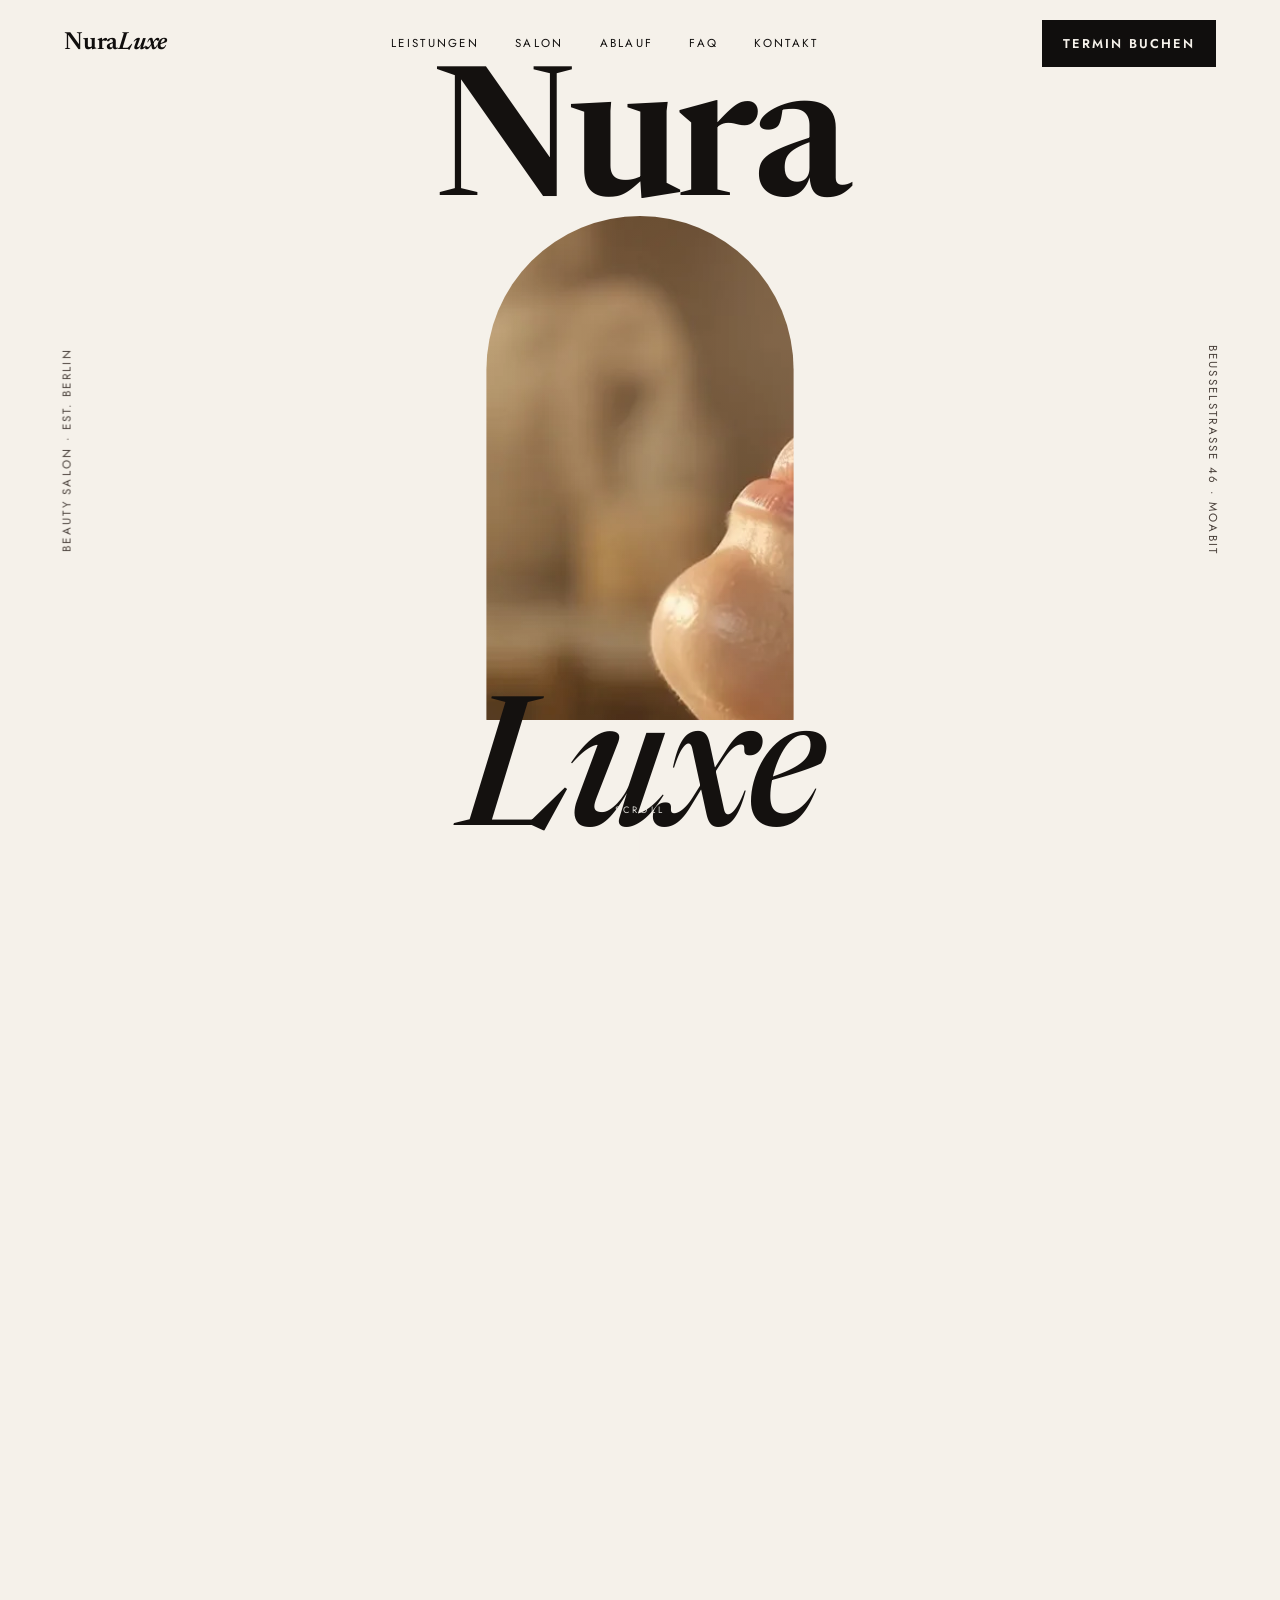
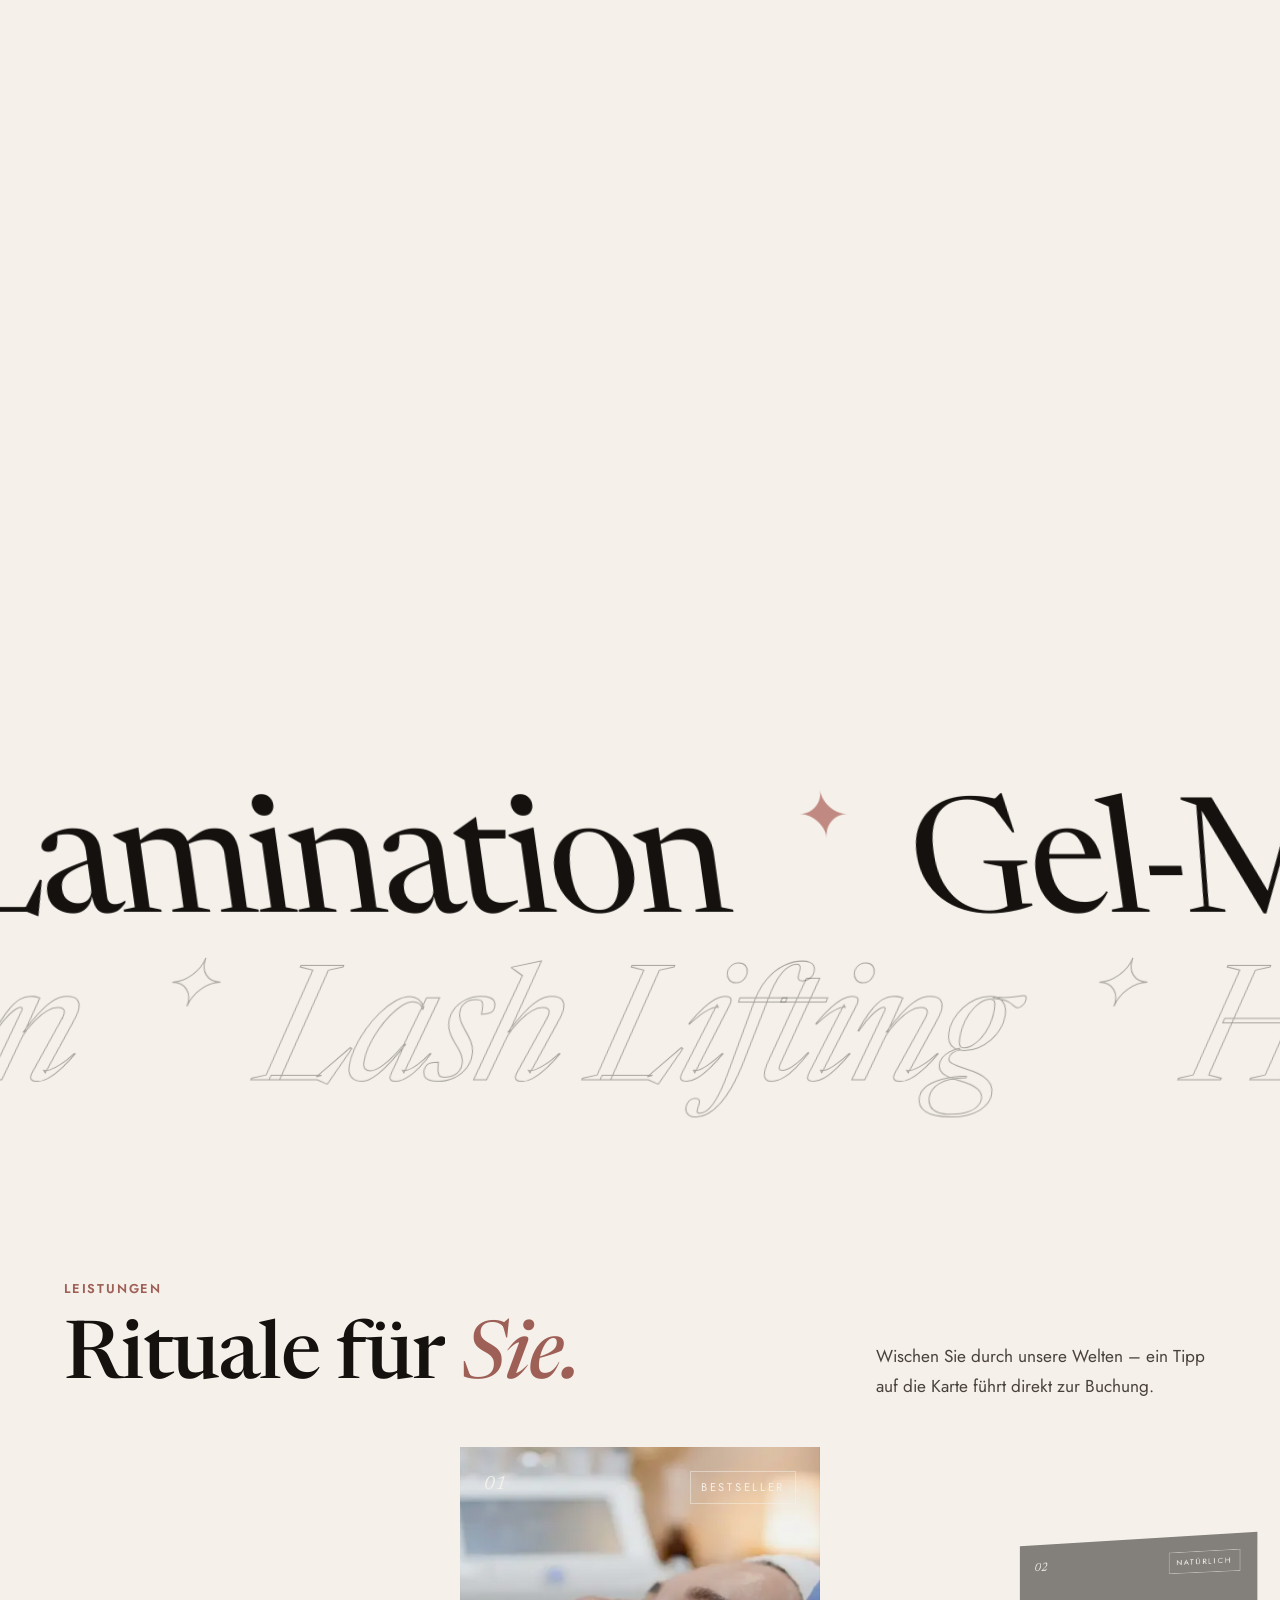
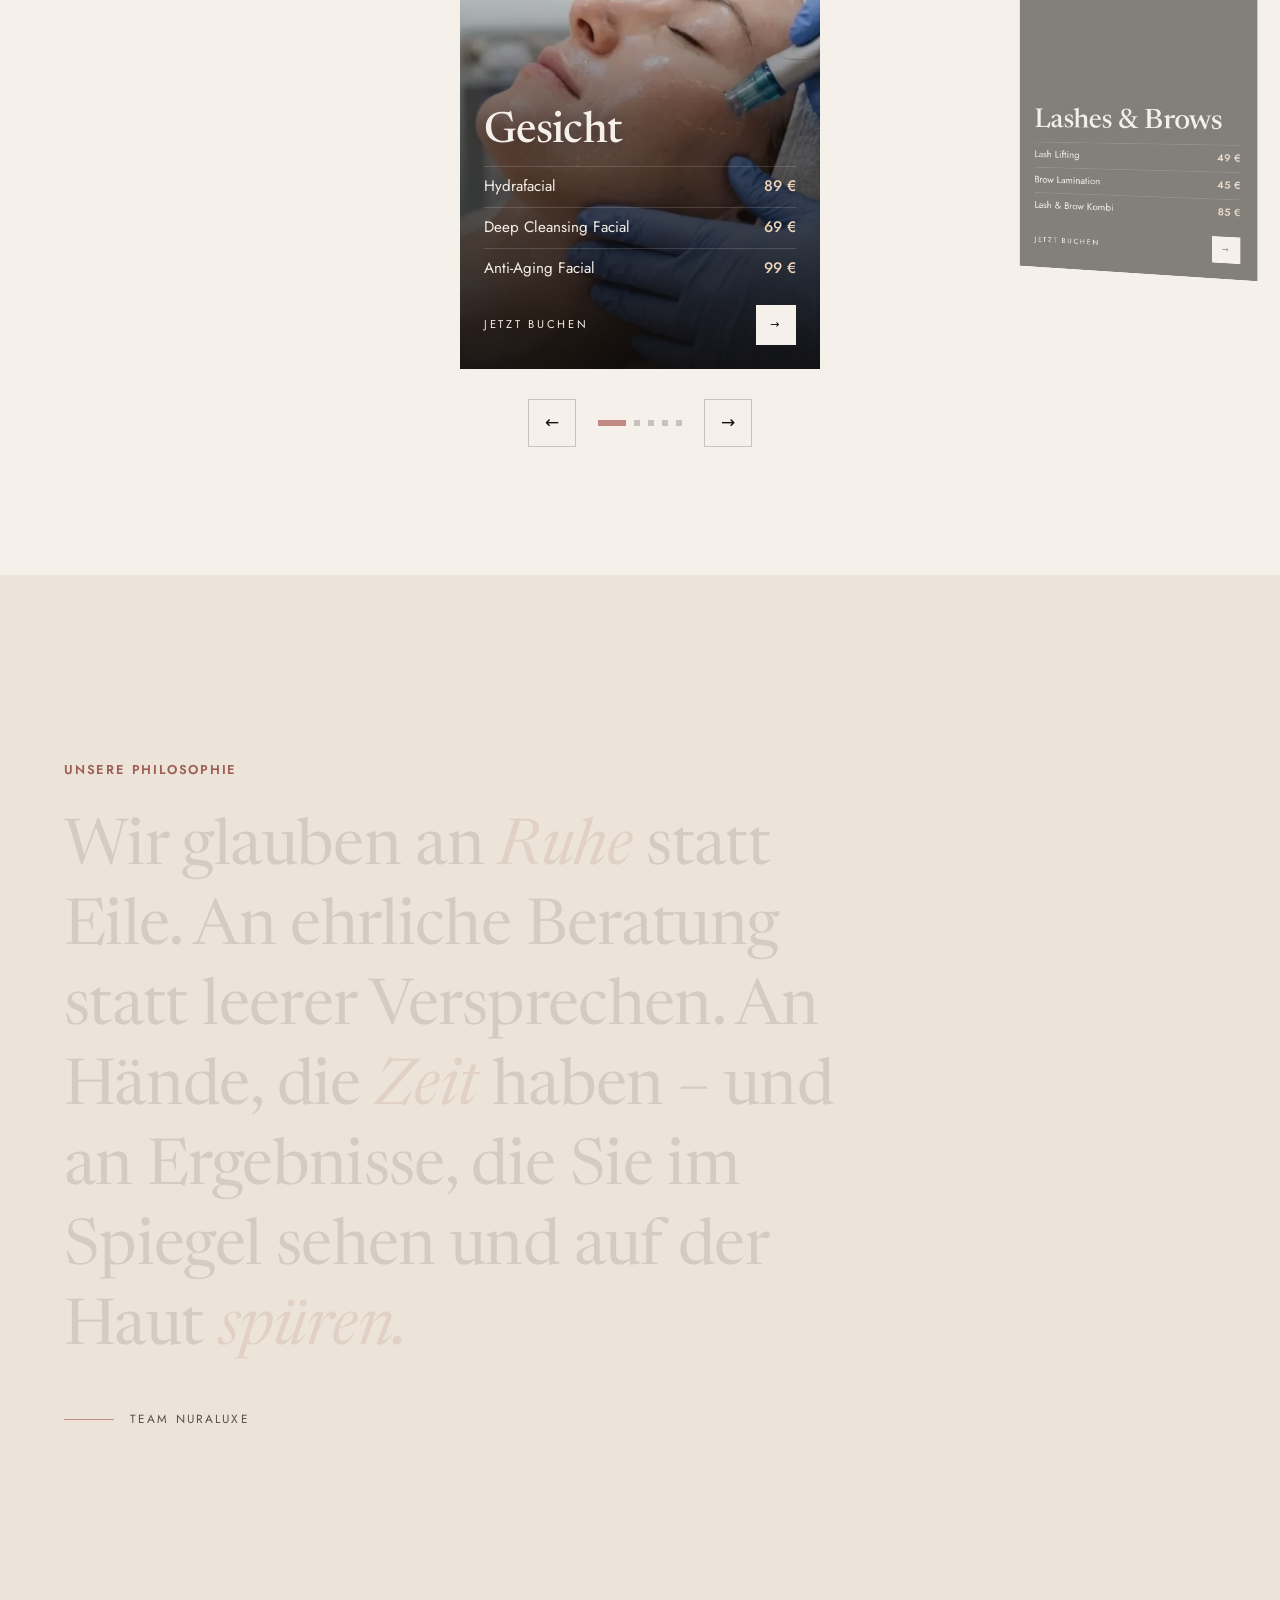
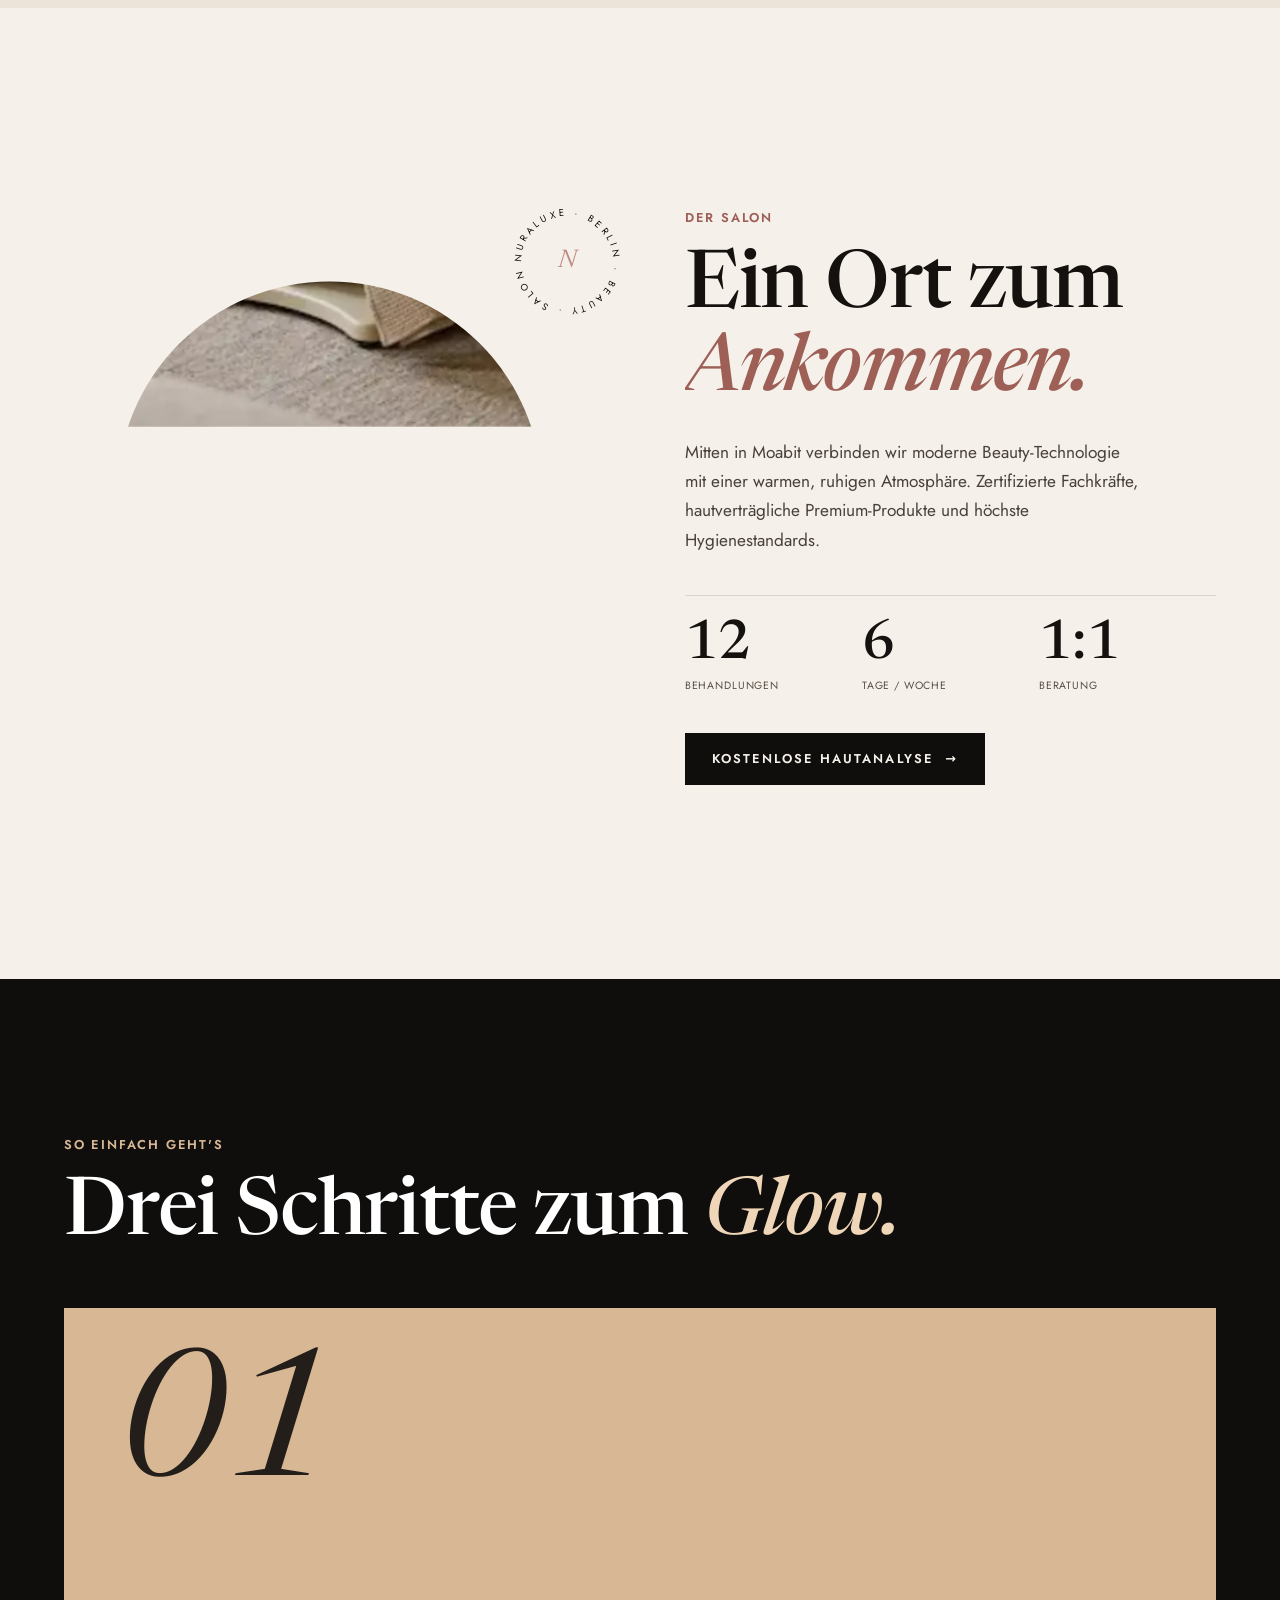
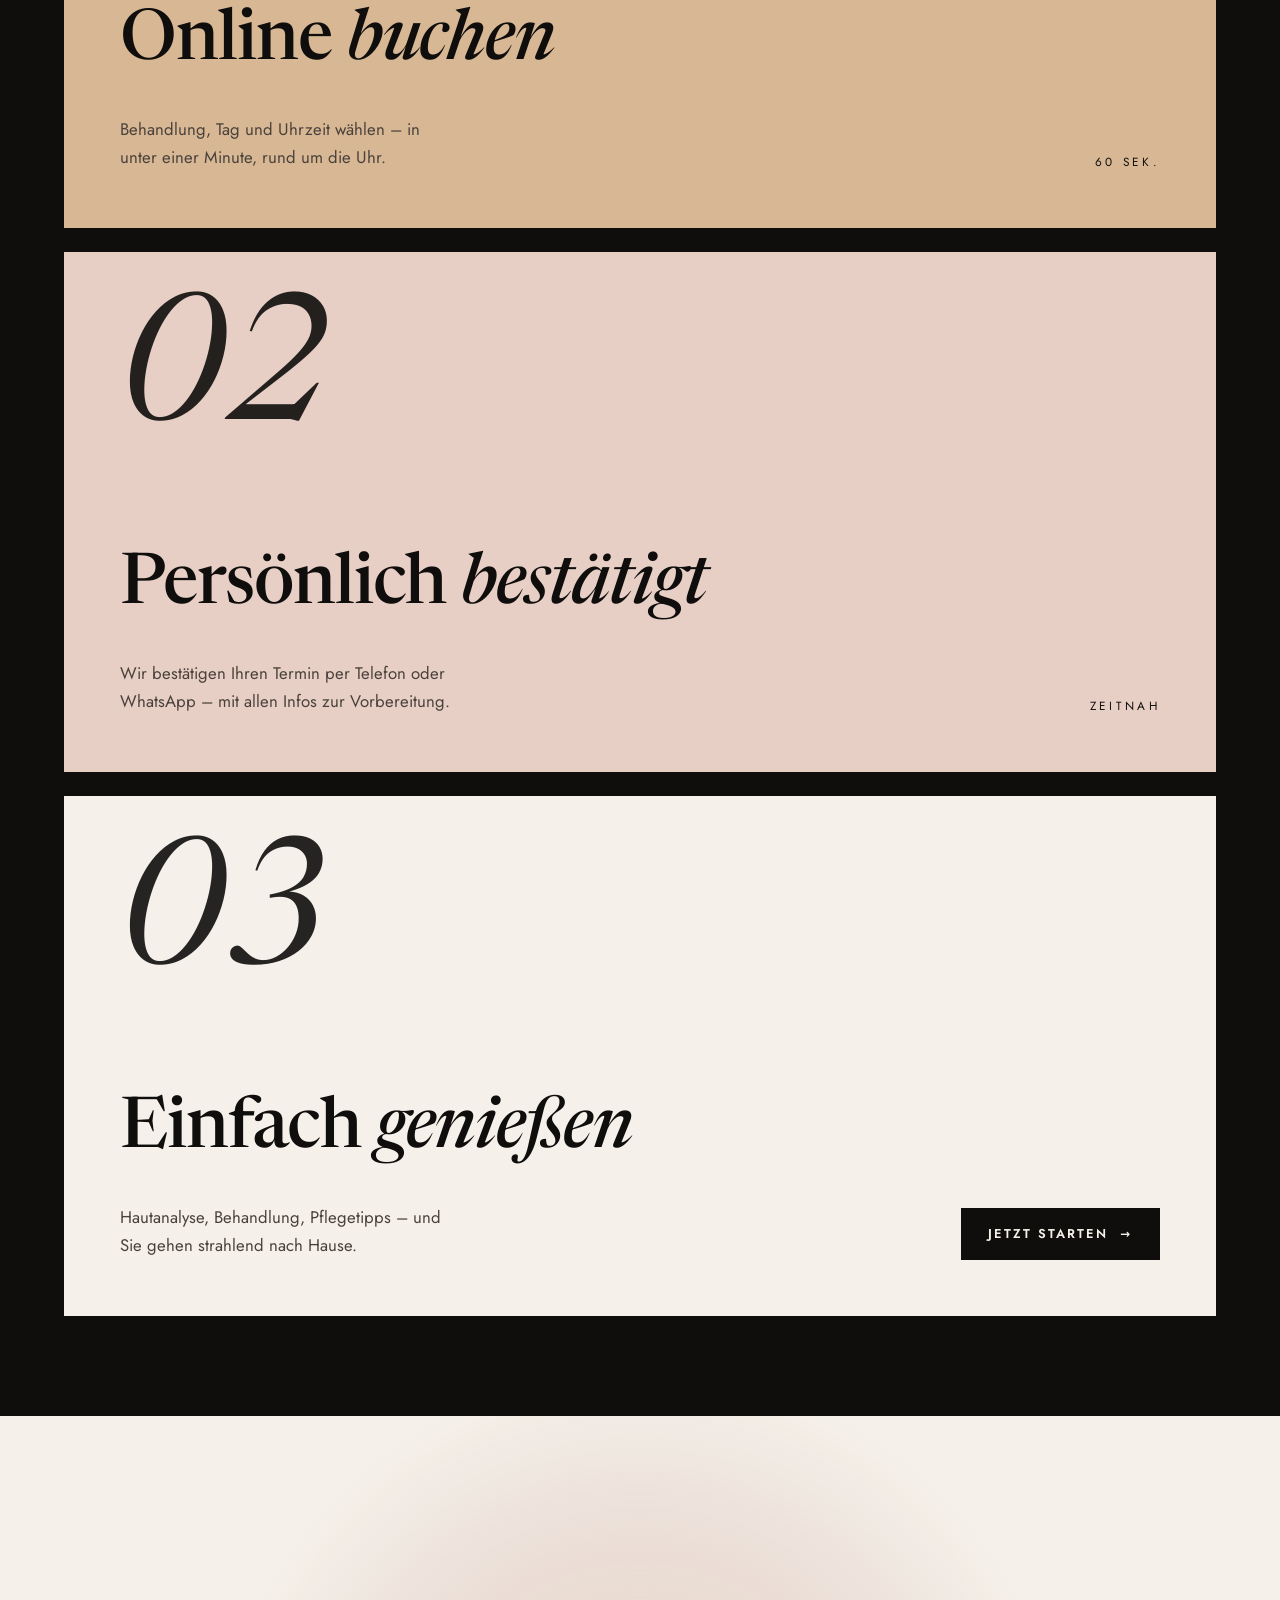
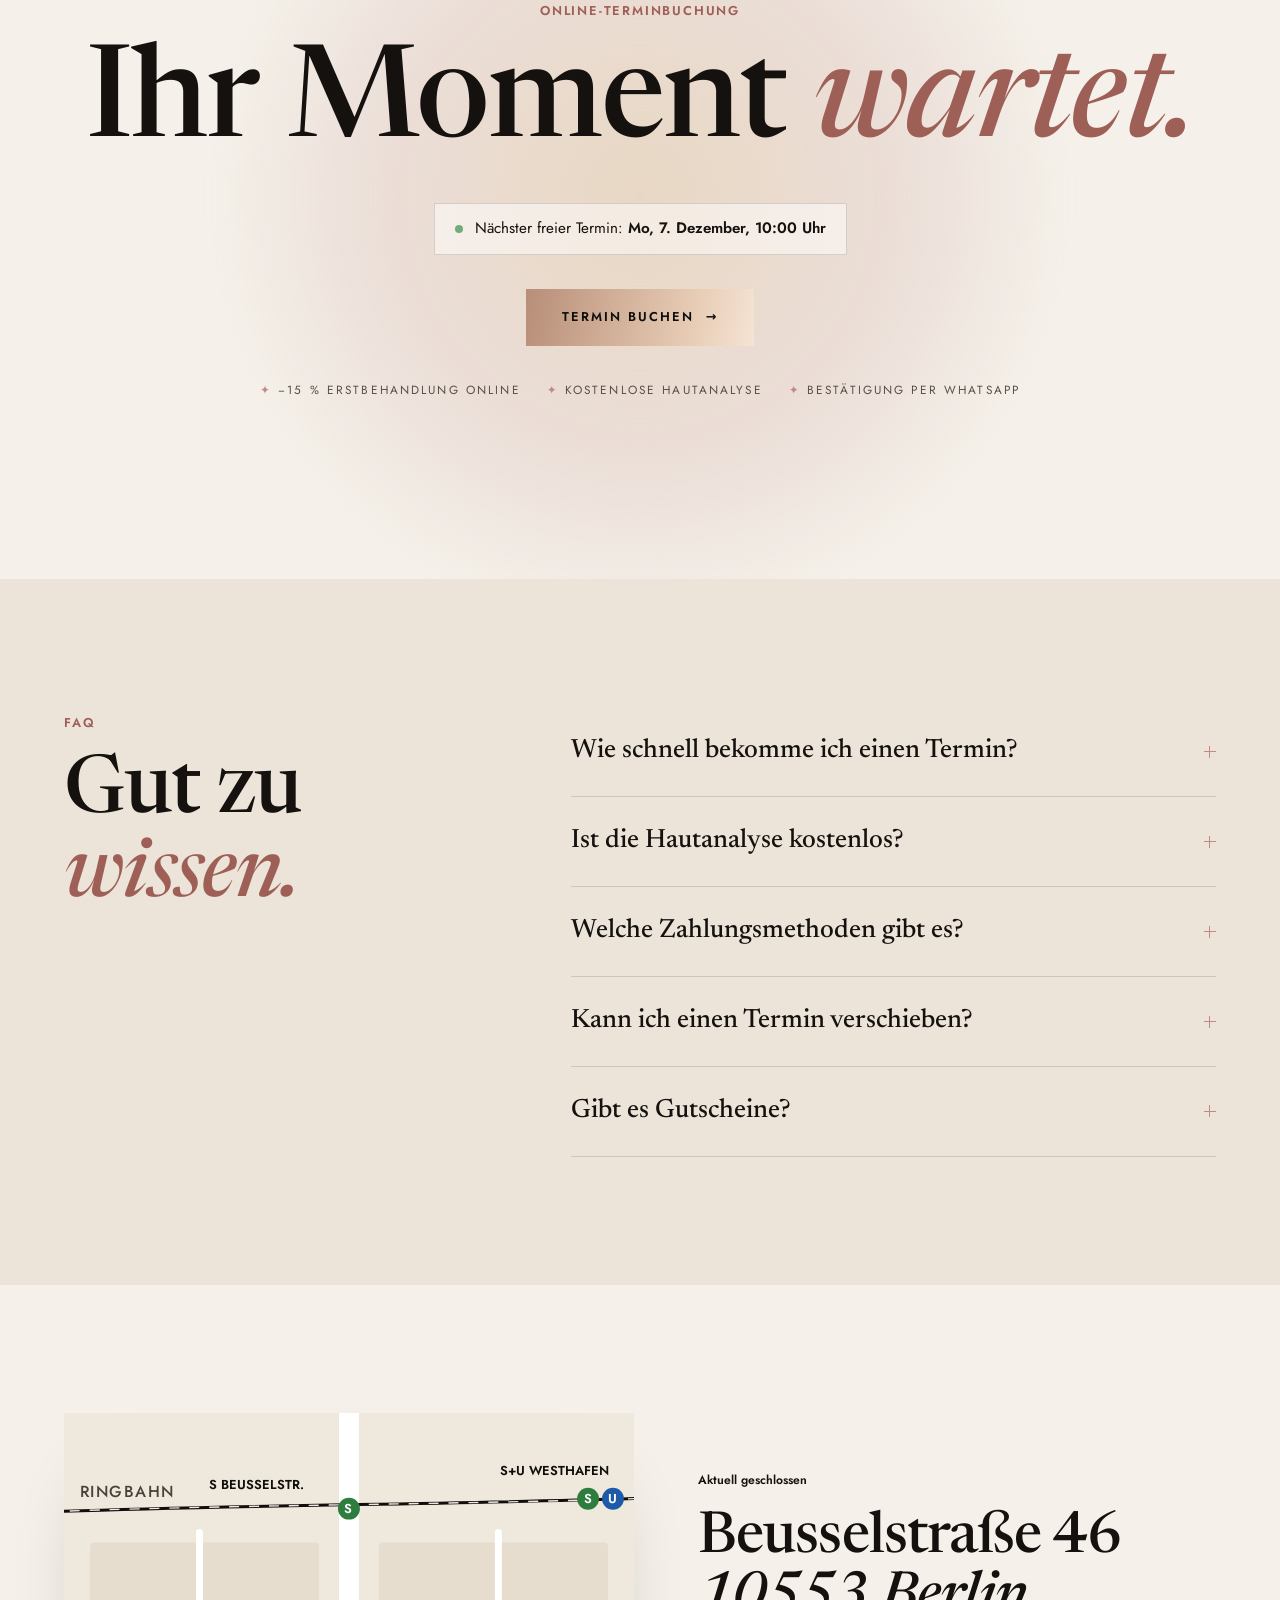
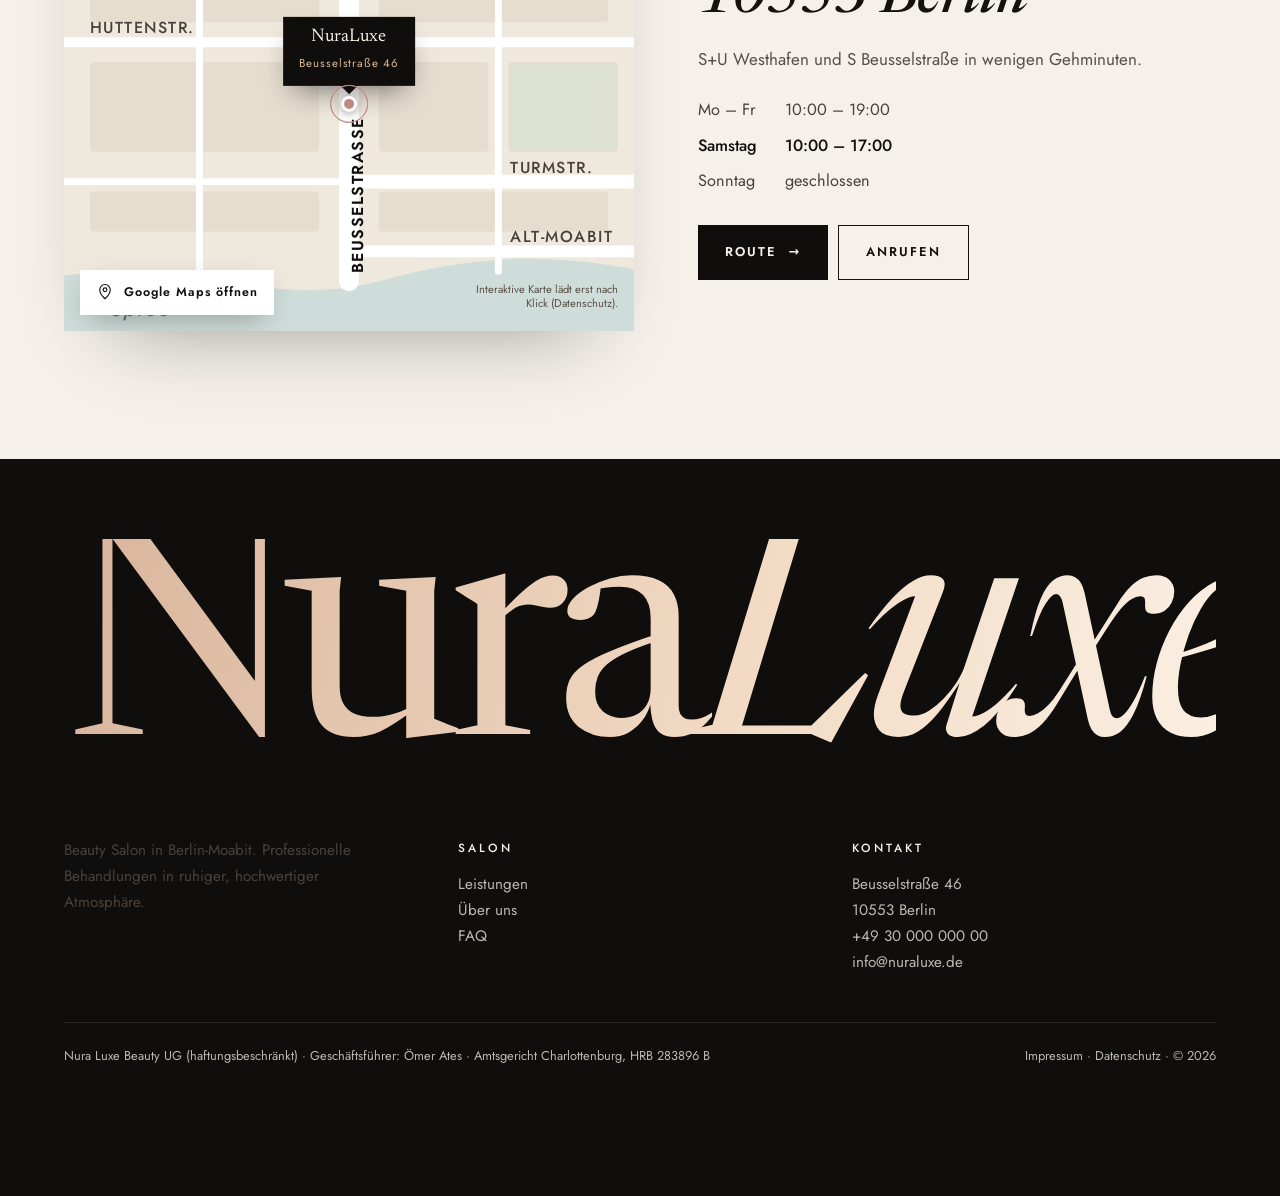
==== commit 6a64fef1: "Editorial: lesbarere Typografie (Newsreader), Mobile-Overflow-Schutz Co-Authored-By: Claude Opus 5.5" ====
--- a/editorial/index.html
+++ b/editorial/index.html
@@ -15,7 +15,7 @@
 <meta name="format-detection" content="telephone=no">
 <title>NuraLuxe – Beauty Salon Berlin Moabit</title>
 <meta name="description" content="NuraLuxe Beauty Salon in Berlin-Moabit, Beusselstraße 46. Gesicht, Lashes & Brows, Nails, Haarentfernung. Termin online buchen.">
-<link rel="preload" href="assets/fonts/bodoni-moda.woff2" as="font" type="font/woff2" crossorigin>
+<link rel="preload" href="assets/fonts/newsreader.woff2" as="font" type="font/woff2" crossorigin>
 <link rel="preload" href="assets/fonts/jost-400.woff2" as="font" type="font/woff2" crossorigin>
 <link rel="stylesheet" href="assets/css/style.css">
 <link rel="icon" href="favicon.svg" type="image/svg+xml">
--- a/editorial/assets/css/style.css
+++ b/editorial/assets/css/style.css
@@ -1,11 +1,11 @@
-@font-face{font-family:"Bodoni Moda";font-style:normal;font-display:swap;font-weight:400 900;src:url(../fonts/bodoni-moda.woff2) format("woff2")}
-@font-face{font-family:"Bodoni Moda";font-style:italic;font-display:swap;font-weight:400 900;src:url(../fonts/bodoni-moda-italic.woff2) format("woff2")}
+@font-face{font-family:"Newsreader";font-style:normal;font-display:swap;font-weight:200 800;src:url(../fonts/newsreader.woff2) format("woff2")}
+@font-face{font-family:"Newsreader";font-style:italic;font-display:swap;font-weight:200 800;src:url(../fonts/newsreader-italic.woff2) format("woff2")}
 @font-face{font-family:"Jost";font-style:normal;font-display:swap;font-weight:400;src:url(../fonts/jost-400.woff2) format("woff2")}
 @font-face{font-family:"Jost";font-style:normal;font-display:swap;font-weight:500;src:url(../fonts/jost-500.woff2) format("woff2")}
 @font-face{font-family:"Jost";font-style:normal;font-display:swap;font-weight:600;src:url(../fonts/jost-600.woff2) format("woff2")}
 
 :root{--ivory:#F5F1EA;--pearl:#ECE4D8;--noir:#100E0D;--noir2:#1B1816;--rose:#C08A82;--champ:#D8B894;--mute:#71665E;
---serif:"Bodoni Moda",Didot,Georgia,serif;--sans:"Jost",system-ui,sans-serif;--ease:cubic-bezier(.19,1,.22,1);--io:cubic-bezier(.76,0,.24,1);
+--serif:"Newsreader",Georgia,serif;--sans:"Jost",system-ui,sans-serif;--ease:cubic-bezier(.19,1,.22,1);--io:cubic-bezier(.76,0,.24,1);
 --sb:env(safe-area-inset-bottom,0px)}
 *{box-sizing:border-box;margin:0;padding:0;-webkit-tap-highlight-color:transparent}
 html{scroll-behavior:smooth}
@@ -399,3 +399,24 @@
 .shead h2 em,.about h2 em,.faq h2 em,.book h2 em,.mani p span.em{color:var(--rose-t)}
 @media(min-width:901px){.htitle{font-size:min(31vw,20svh)}.hmedia{clip-path:inset(24% 38% 20% 38% round 999px 999px 4px 4px)}}
 .ritual h2 em{color:#F0D6B8}
+
+/* EDITORIAL TYPO v2 – Lesbarkeit */
+html,body{overflow-x:clip}
+h2,h3,.hcopy h1,.htitle,.card h3,.scard h3,summary,.contact h3,.fword,.logo,.pre-name,.mani p,.stats b,.dbtn b{font-optical-sizing:auto}
+h2,h3{font-weight:500;letter-spacing:-.015em;line-height:1.04}
+h2{font-size:clamp(2.4rem,8vw,5rem)}
+.htitle{font-weight:600;letter-spacing:-.03em}
+.t2{font-weight:500}
+.hcopy h1{font-weight:500;letter-spacing:-.02em;line-height:1}
+.card h3,.scard h3{font-weight:500}
+.mani p{font-weight:450;line-height:1.25;letter-spacing:-.01em}
+.mani p span{opacity:.3}
+.kick{font-size:.8rem;letter-spacing:.14em;font-weight:600}
+.hside{font-size:.72rem;letter-spacing:.2em;color:#4A413B}
+summary{font-weight:500}
+.logo{font-weight:600;letter-spacing:-.01em}
+.stats b{font-weight:500}
+body{color:#14110F}
+p,.shead p,.about p.lead,.ans p,.hours,.contact p,.scard p{color:#4A413B}
+@media(max-width:700px){.aorb{right:6px;top:10px;width:96px;height:96px}.aorb b{font-size:1.3rem}}
+.stats div{padding-right:10px}.stats span{display:block;font-size:.66rem;letter-spacing:.08em;line-height:1.35;margin-top:6px}
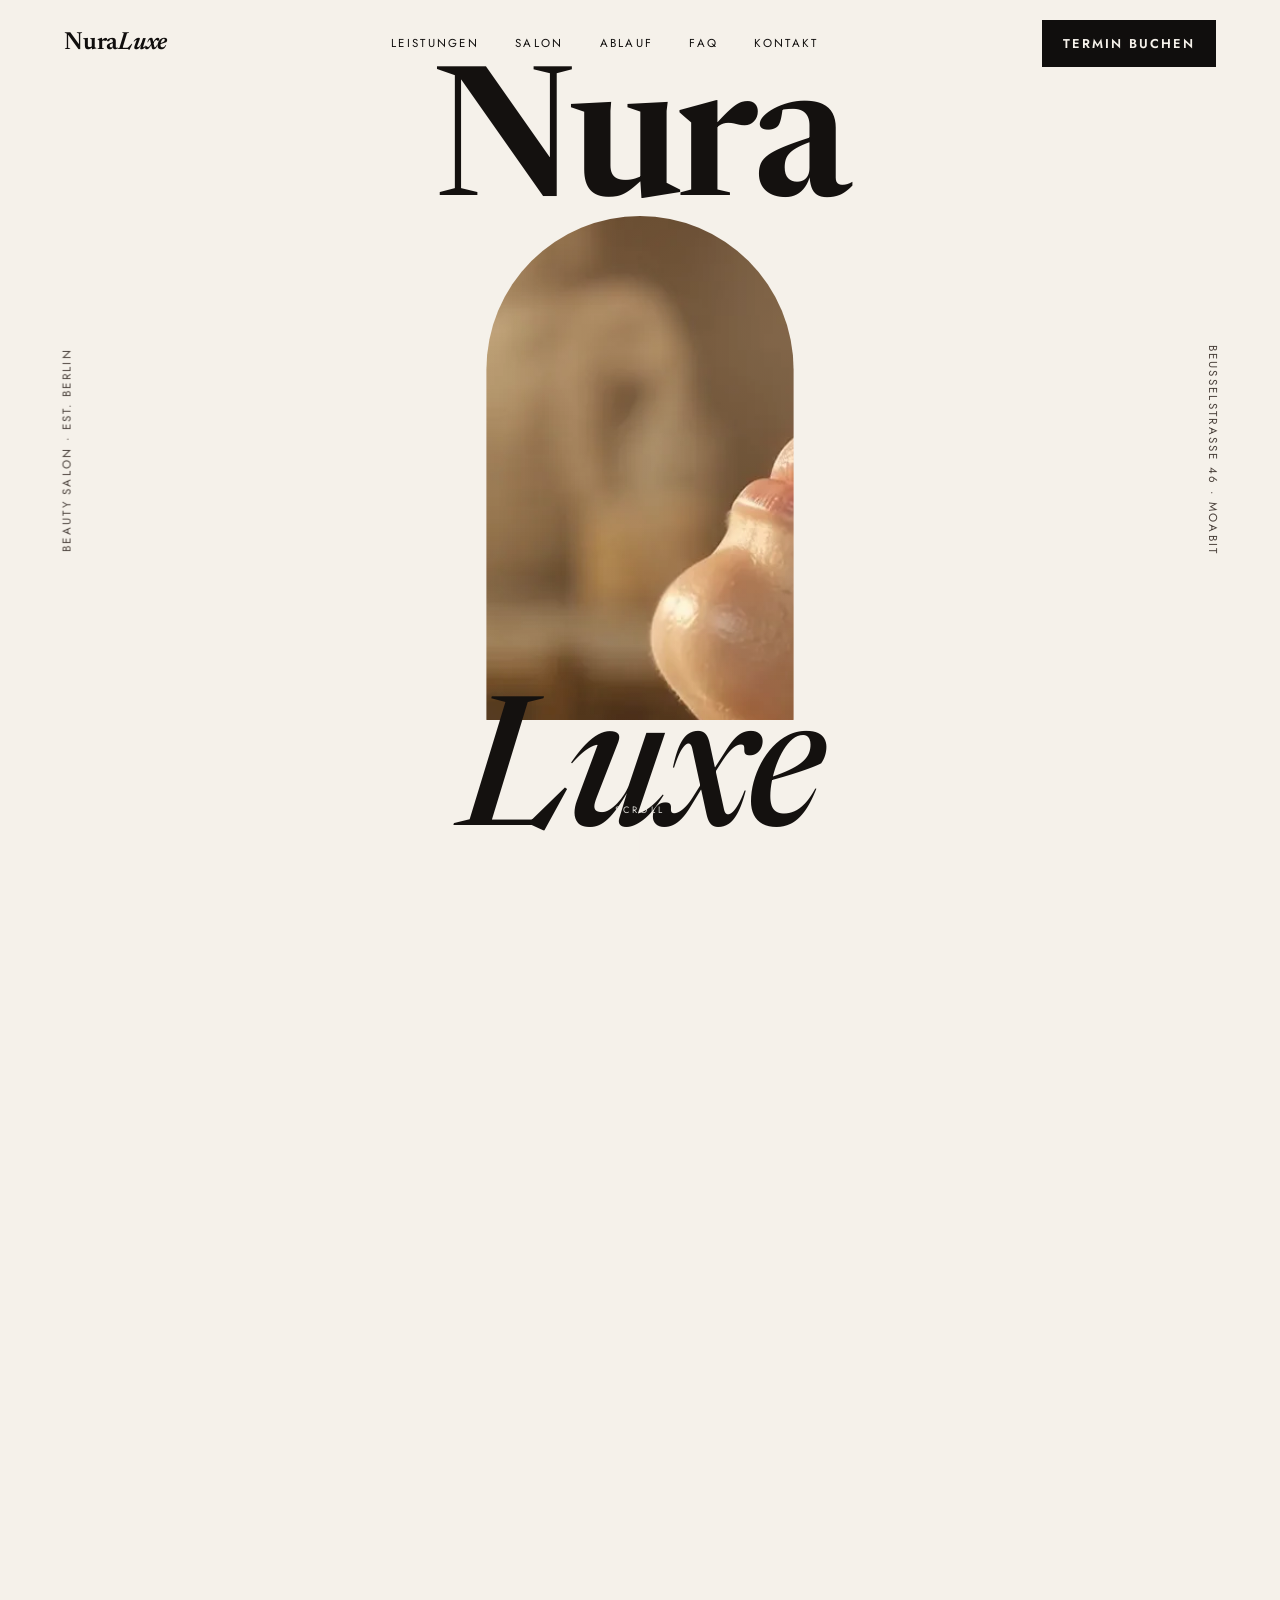
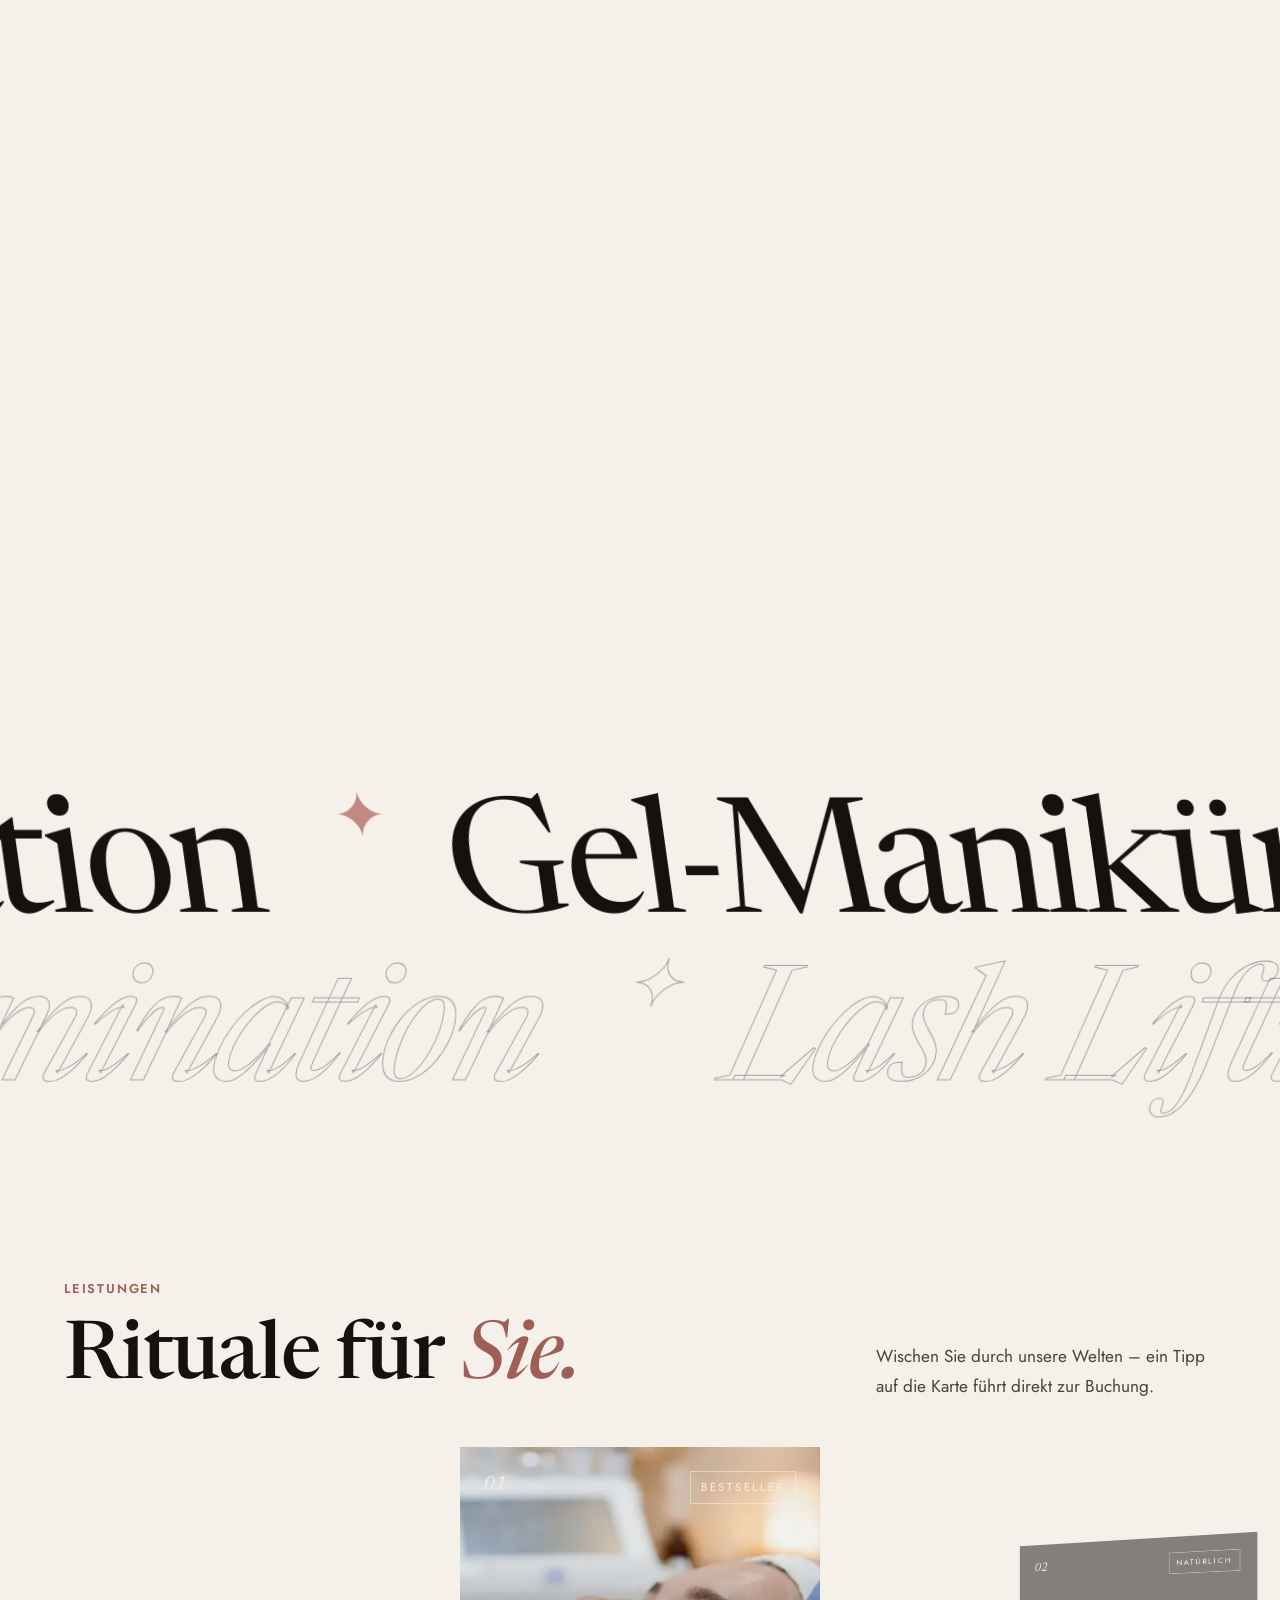
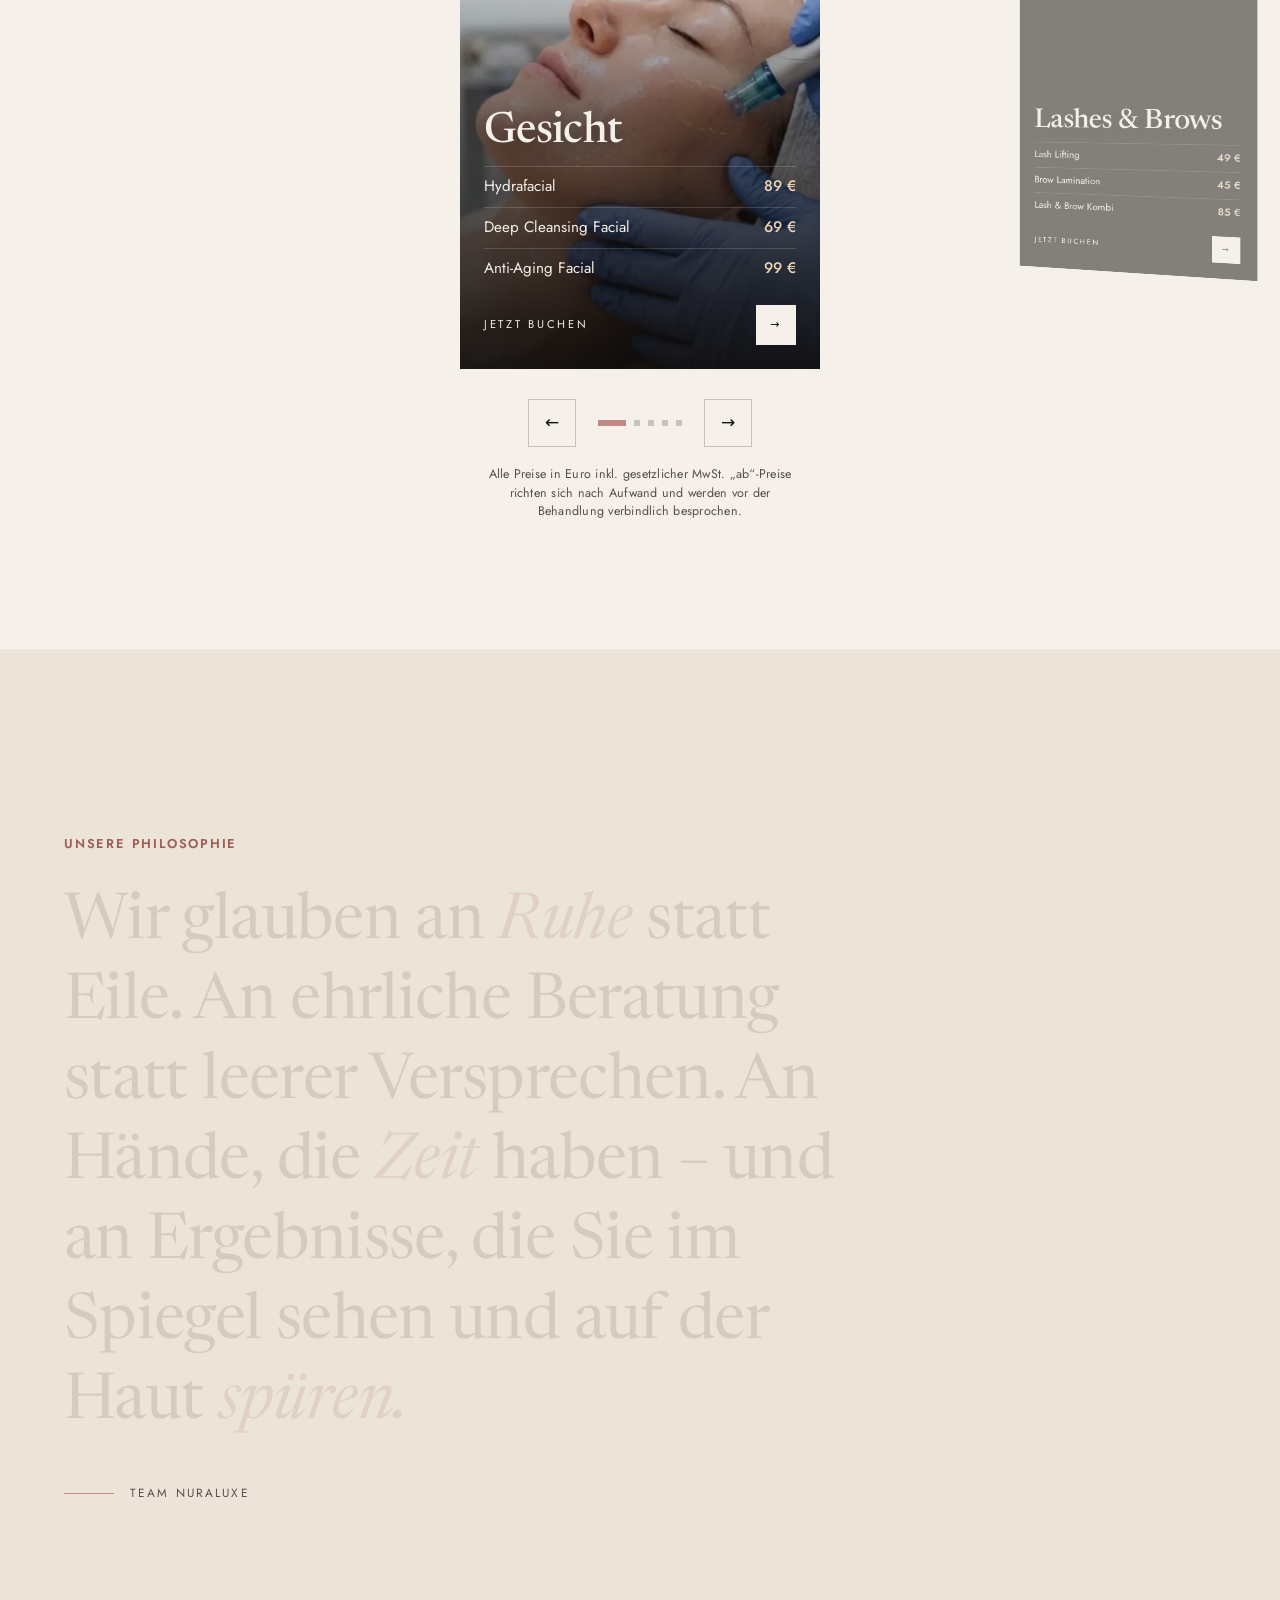
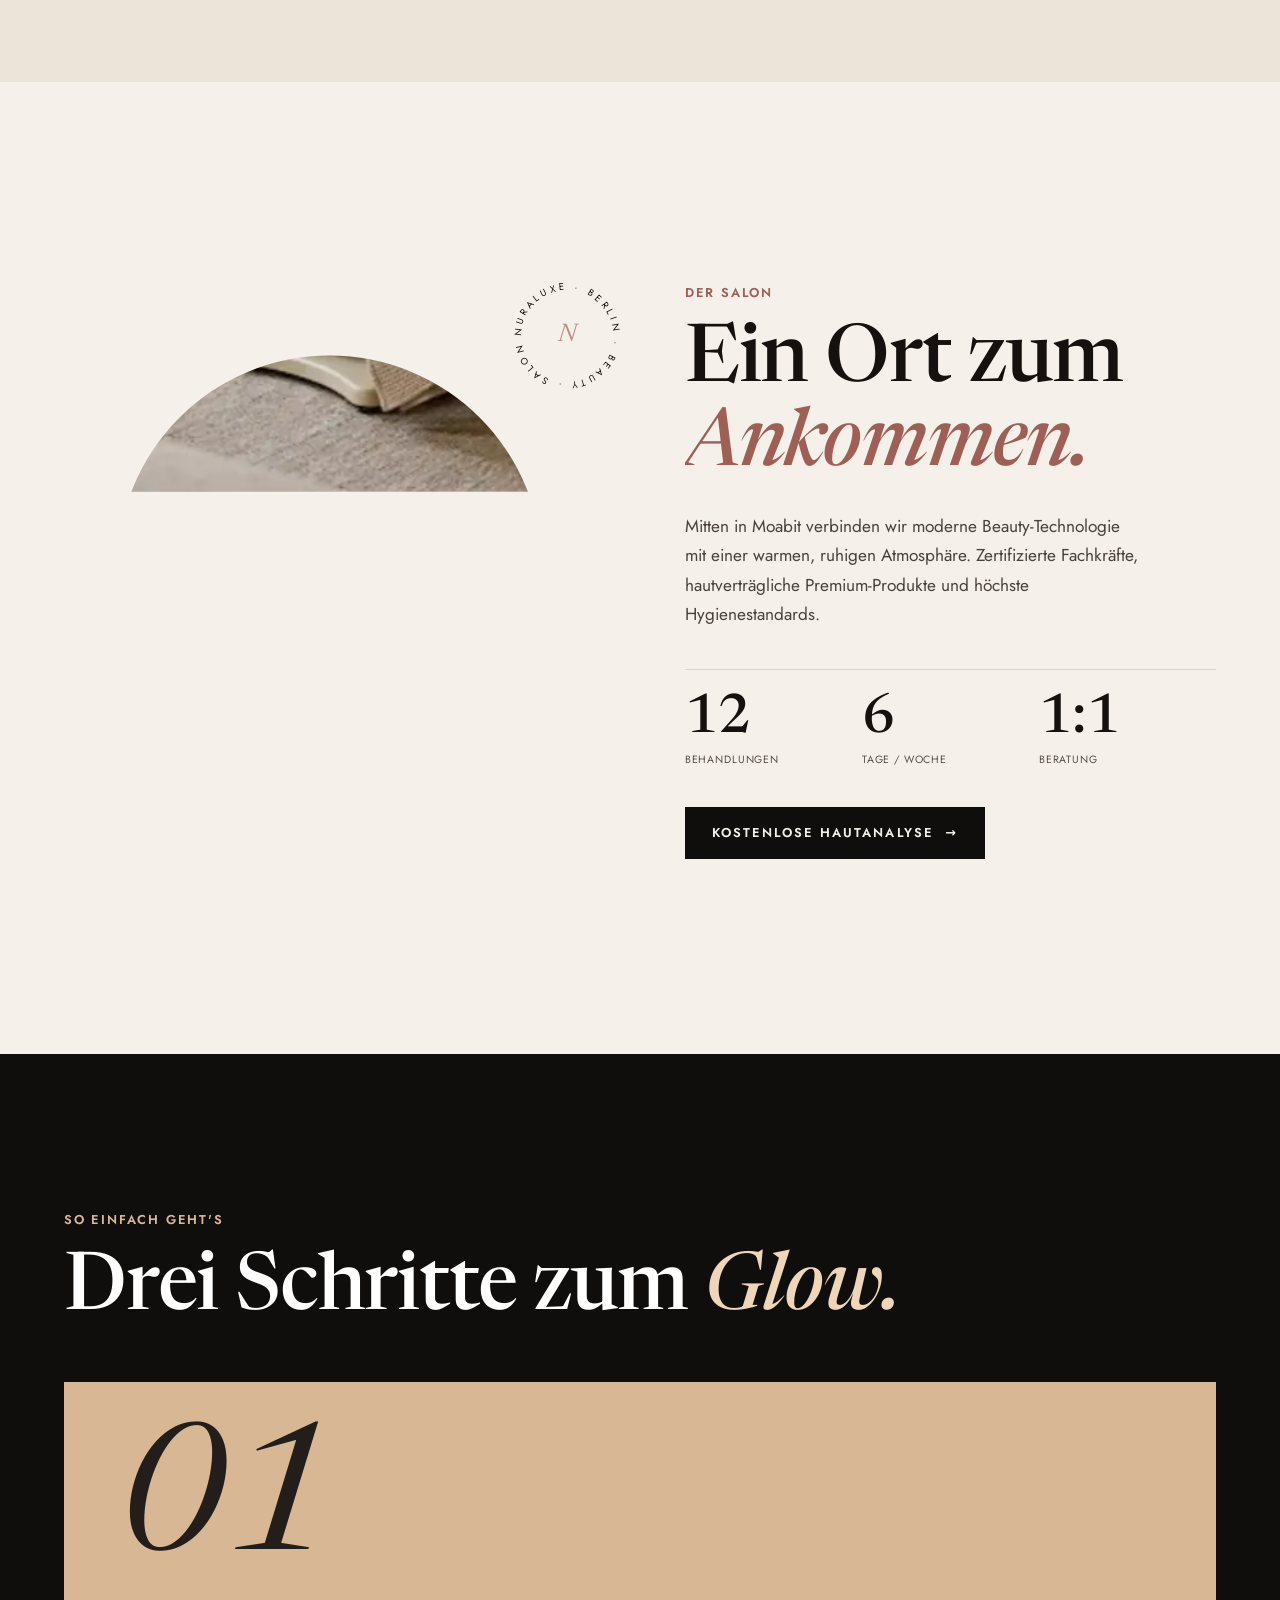
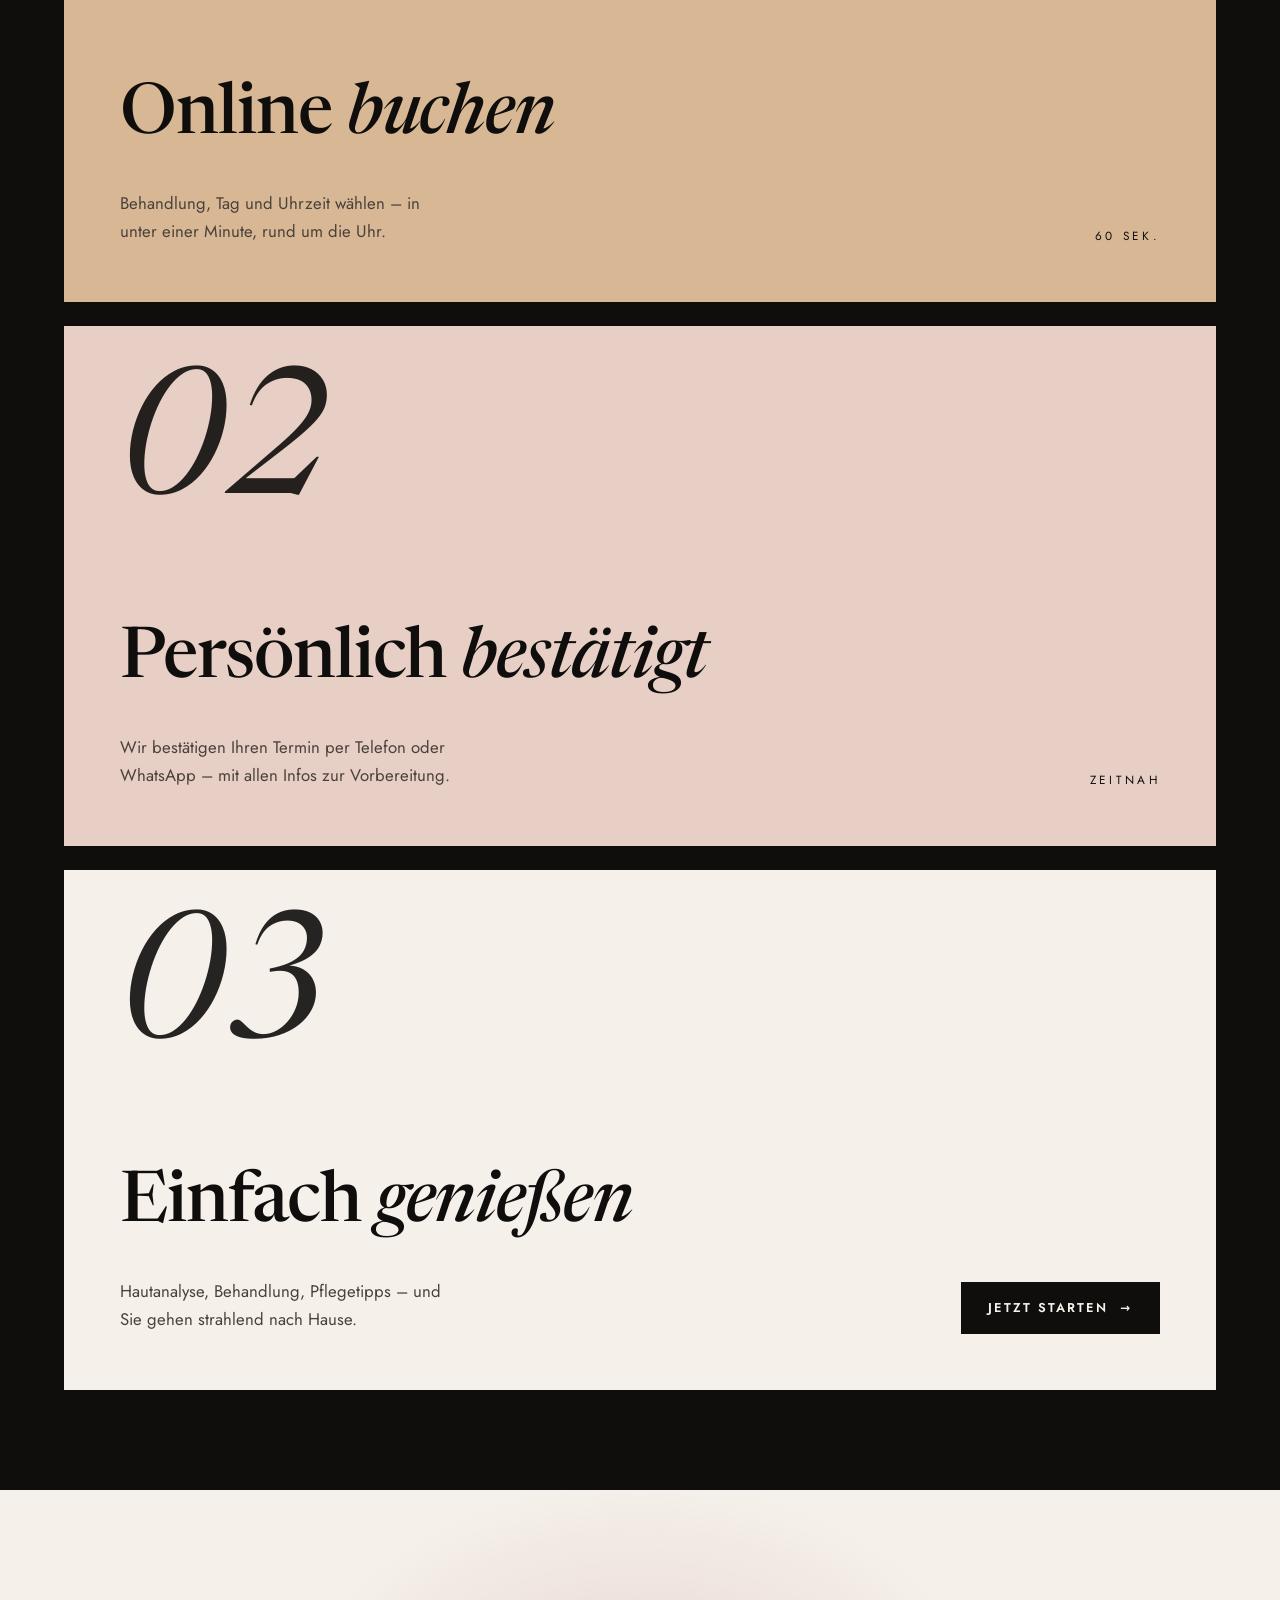
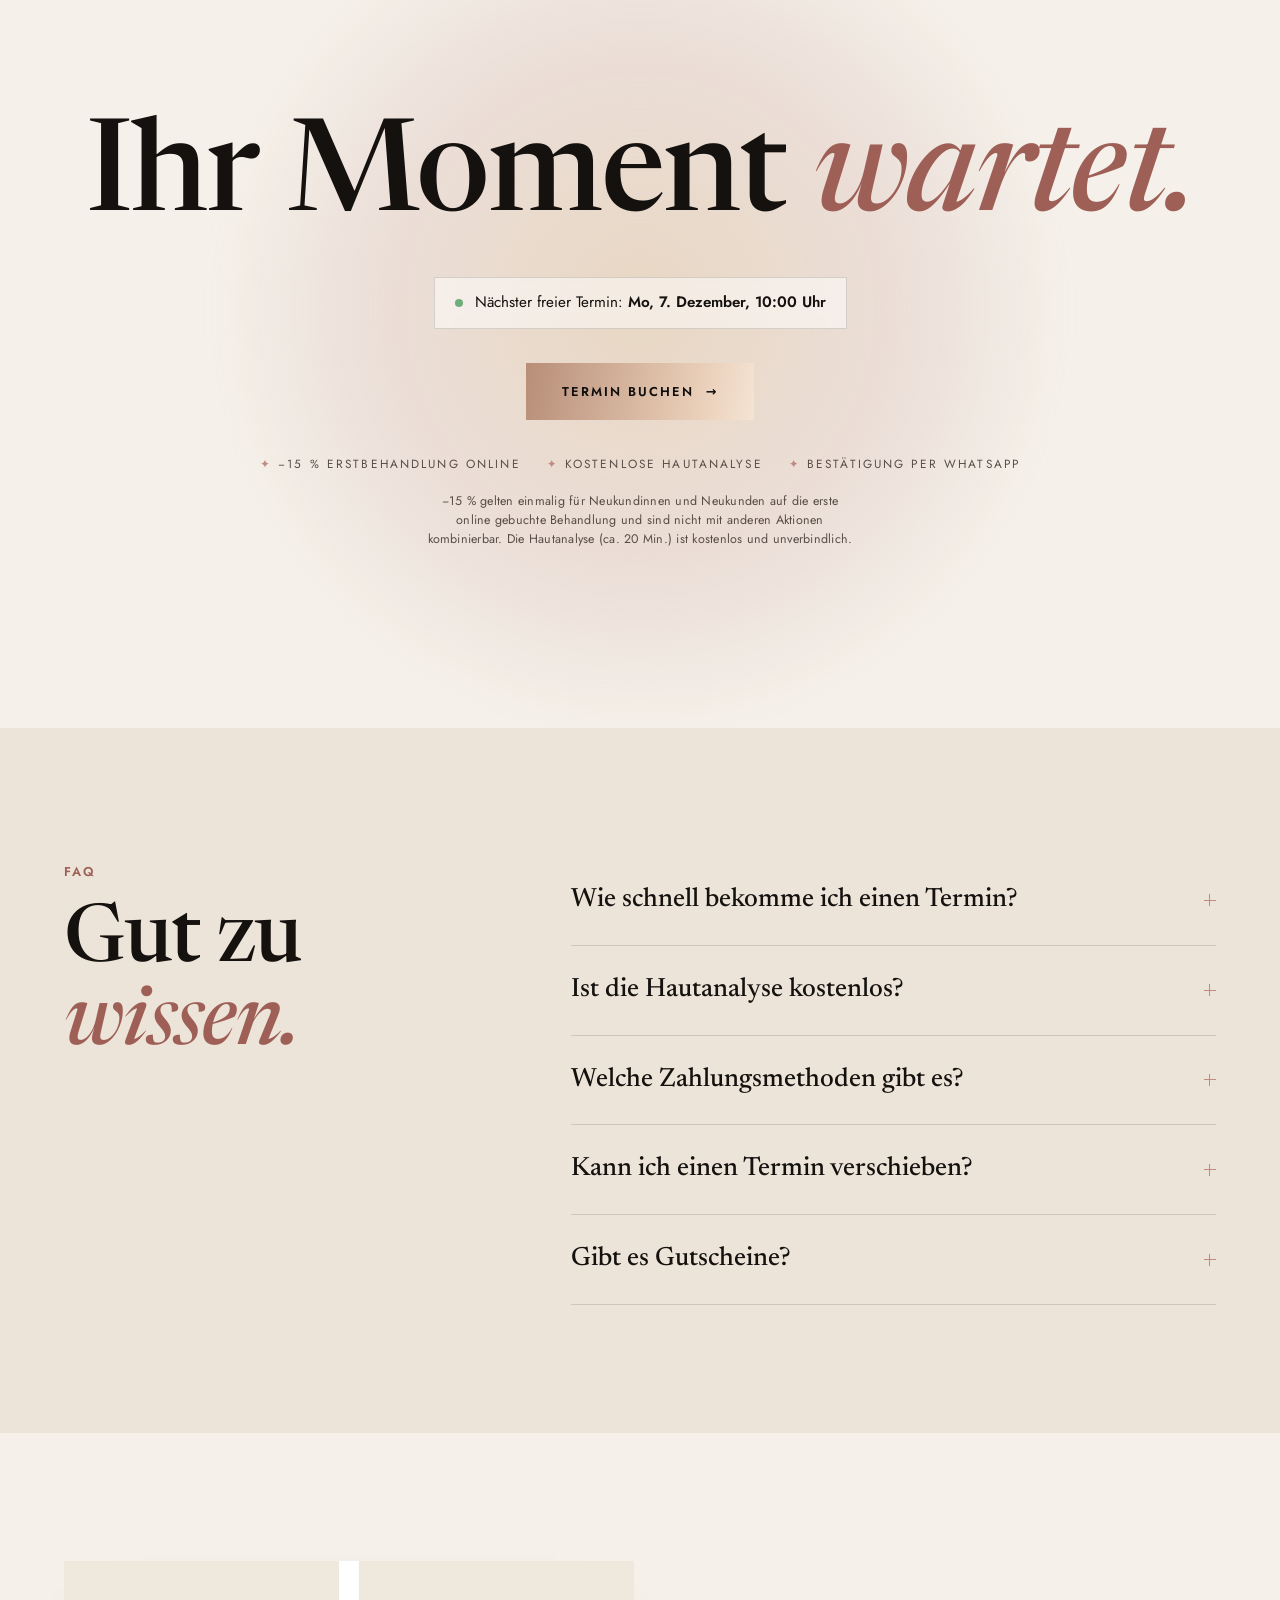
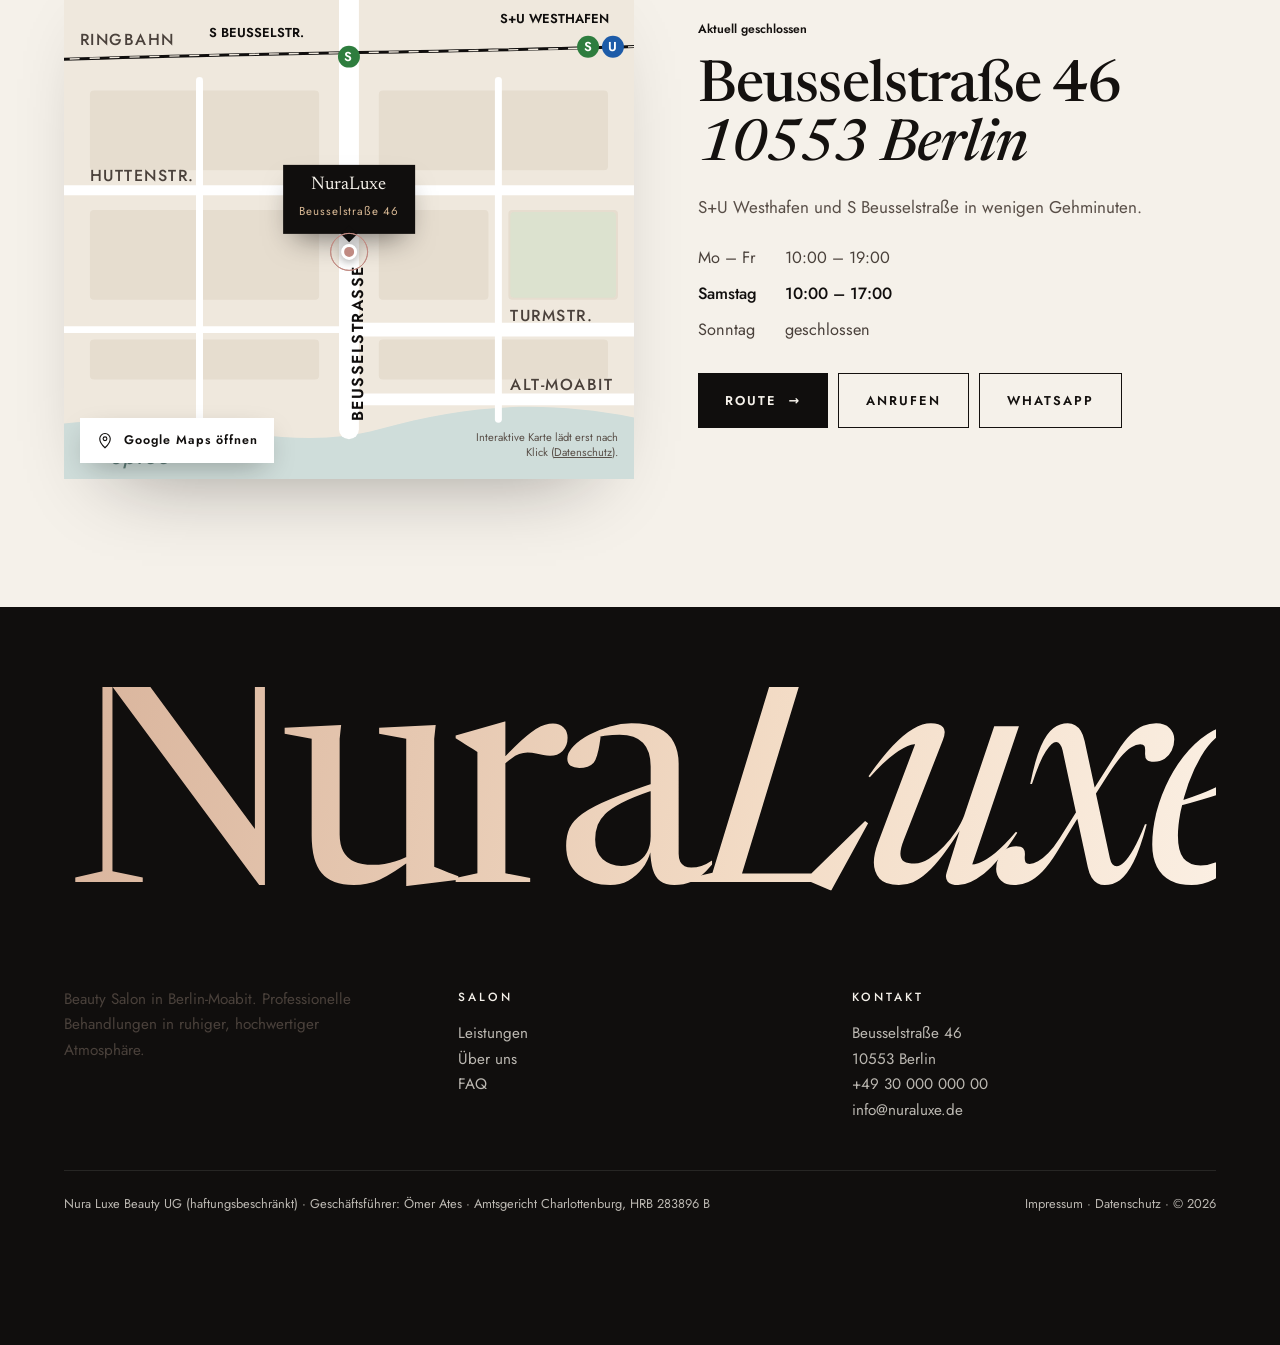
==== commit 4f319e85: "Editorial: Impressum, Datenschutz, Preis-/Aktionshinweise, Kontaktlinks, OG-Texte Co-Authored-By: Cl" ====
--- a/editorial/index.html
+++ b/editorial/index.html
@@ -6,8 +6,9 @@
 <meta name="theme-color" content="#F5F1EA">
 <meta name="robots" content="noindex, nofollow">
 <meta property="og:type" content="website">
-<meta property="og:title" content="NuraLuxe – Website-Entwurf (Editorial)">
-<meta property="og:description" content="Vorschau der neuen Website für NuraLuxe Beauty Salon, Berlin-Moabit.">
+<meta property="og:title" content="NuraLuxe – Beauty Salon Berlin-Moabit">
+<meta property="og:description" content="Gesicht, Lashes &amp; Brows, Nails und Haarentfernung in der Beusselstraße 46. Termin online buchen – −15 % auf die erste Behandlung.">
+<meta property="og:locale" content="de_DE"><meta property="og:site_name" content="NuraLuxe">
 <meta property="og:image" content="https://nuraluxe-editorial.vercel.app/og.jpg">
 <meta property="og:image:width" content="1200"><meta property="og:image:height" content="630">
 <meta name="twitter:card" content="summary_large_image">
@@ -26,6 +27,7 @@
 
 </head>
 <body class="lock">
+<a class="skip" href="#leistungen">Zum Inhalt springen</a>
 
 <div class="pre" id="pre"><div class="pre-h t"></div><div class="pre-h b"></div>
   <div class="pre-in"><div class="pre-name">Nura<i>Luxe</i></div><div class="pre-bar"><i id="preBar"></i></div><div class="pre-cnt" id="preCnt">0</div></div></div>
@@ -74,6 +76,7 @@
   </div>
   <div class="cf" id="cf"></div>
   <div class="cf-ui"><button id="cfPrev" aria-label="Zurück">←</button><div class="dots" id="dots"></div><button id="cfNext" aria-label="Weiter">→</button></div>
+  <p class="fine">Alle Preise in Euro inkl. gesetzlicher MwSt. „ab“-Preise richten sich nach Aufwand und werden vor der Behandlung verbindlich besprochen.</p>
 </section>
 
 <!-- MANIFESTO -->
@@ -124,6 +127,7 @@
     <div class="slotpill rv d1"><i></i><span id="nextSlot">Nächster freier Termin wird berechnet …</span></div><br>
     <button class="btn btn-chrome rv d2" data-open style="padding:1.4em 2.8em">Termin buchen <span class="ar">→</span></button>
     <div class="perks rv d3"><span>−15 % Erstbehandlung online</span><span>Kostenlose Hautanalyse</span><span>Bestätigung per WhatsApp</span></div>
+    <p class="fine rv d3">−15 % gelten einmalig für Neukundinnen und Neukunden auf die erste online gebuchte Behandlung und sind nicht mit anderen Aktionen kombinierbar. Die Hautanalyse (ca. 20 Min.) ist kostenlos und unverbindlich.</p>
   </div>
 </section>
 
@@ -163,14 +167,14 @@
       </svg>
       <div class="pinw"><div class="plab"><b>NuraLuxe</b><span>Beusselstraße 46</span></div><div class="pin"></div></div>
       <a class="mapload" id="mapLoad" href="https://www.google.com/maps/search/?api=1&query=Beusselstra%C3%9Fe+46+10553+Berlin"><svg viewBox="0 0 24 24" width="18" height="18" fill="none" stroke="currentColor" stroke-width="1.5"><path d="M12 21s7-6.2 7-12a7 7 0 00-14 0c0 5.8 7 12 7 12z"/><circle cx="12" cy="9" r="2.5"/></svg>Google Maps öffnen</a>
-      <span class="mapnote" id="mapNote">Interaktive Karte lädt erst nach Klick (Datenschutz).</span>
+      <span class="mapnote" id="mapNote">Interaktive Karte lädt erst nach Klick (<a href="/datenschutz" style="text-decoration:underline">Datenschutz</a>).</span>
     </div>
     <div>
       <span class="openn rv" id="openN">Öffnungszeiten</span>
       <h3 class="rv d1">Beusselstraße 46<br><em>10553 Berlin</em></h3>
       <p class="rv d1" style="color:var(--mute);font-weight:300">S+U Westhafen und S Beusselstraße in wenigen Gehminuten.</p>
       <div class="hours rv d2" id="hours"><span data-d="1">Mo – Fr</span><span data-d="1">10:00 – 19:00</span><span data-d="6">Samstag</span><span data-d="6">10:00 – 17:00</span><span data-d="0">Sonntag</span><span data-d="0">geschlossen</span></div>
-      <div class="cbtns rv d3"><a class="btn btn-noir" href="https://www.google.com/maps/search/?api=1&query=Beusselstra%C3%9Fe+46+10553+Berlin">Route <span class="ar">→</span></a><a class="btn btn-line" id="callBtn" href="#">Anrufen</a></div>
+      <div class="cbtns rv d3"><a class="btn btn-noir" href="https://www.google.com/maps/search/?api=1&query=Beusselstra%C3%9Fe+46+10553+Berlin">Route <span class="ar">→</span></a><a class="btn btn-line" id="callBtn" href="#">Anrufen</a><a class="btn btn-line" id="waC" href="#" target="_blank" rel="noopener">WhatsApp</a></div>
     </div>
   </div>
 </section>
@@ -181,9 +185,9 @@
     <div class="fcols">
       <div><p style="max-width:34ch">Beauty Salon in Berlin-Moabit. Professionelle Behandlungen in ruhiger, hochwertiger Atmosphäre.</p></div>
       <div><h4>Salon</h4><a href="#leistungen">Leistungen</a><br><a href="#about">Über uns</a><br><a href="#faq">FAQ</a></div>
-      <div><h4>Kontakt</h4>Beusselstraße 46<br>10553 Berlin<br><span id="tTel"></span><br><span id="tMail"></span></div>
-    </div>
-    <div class="legal"><span>Nura Luxe Beauty UG (haftungsbeschränkt) · Geschäftsführer: Ömer Ates · Amtsgericht Charlottenburg, HRB 283896 B</span><span><a href="#">Impressum</a> · <a href="#">Datenschutz</a> · © <span id="yr"></span></span></div>
+      <div><h4>Kontakt</h4>Beusselstraße 46<br>10553 Berlin<br><a id="tTel" href="#"></a><br><a id="tMail" href="#"></a></div>
+    </div>
+    <div class="legal"><span>Nura Luxe Beauty UG (haftungsbeschränkt) · Geschäftsführer: Ömer Ates · Amtsgericht Charlottenburg, HRB 283896 B</span><span><a href="/impressum">Impressum</a> · <a href="/datenschutz">Datenschutz</a> · © <span id="yr"></span></span></div>
   </div>
 </footer>
 
@@ -213,7 +217,7 @@
       </div>
       <div class="hp" aria-hidden="true"><label>Website<input id="fWeb" tabindex="-1" autocomplete="off"></label></div>
       <label class="tog"><input type="checkbox" id="fNew"><span>Ich bin Neukundin / Neukunde – −15 % Online-Rabatt</span></label>
-      <label class="tog"><input type="checkbox" id="fOk"><span>Ich willige ein, dass meine Angaben zur Bearbeitung der Terminanfrage verarbeitet werden (Datenschutzerklärung). *</span></label>
+      <label class="tog"><input type="checkbox" id="fOk"><span>Ich willige ein, dass meine Angaben zur Bearbeitung der Terminanfrage verarbeitet werden (<a href="/datenschutz" target="_blank" rel="noopener" style="text-decoration:underline">Datenschutzerklärung</a>). *</span></label>
       <div class="err" id="err"></div>
     </div>
     <div class="pane" data-p="3"><h3>Alles <em>richtig?</em></h3><div class="recap" id="recap"></div><div id="captcha" style="margin-top:16px"></div><div class="err" id="err3"></div></div>
--- a/editorial/assets/css/style.css
+++ b/editorial/assets/css/style.css
@@ -420,3 +420,14 @@
 p,.shead p,.about p.lead,.ans p,.hours,.contact p,.scard p{color:#4A413B}
 @media(max-width:700px){.aorb{right:6px;top:10px;width:96px;height:96px}.aorb b{font-size:1.3rem}}
 .stats div{padding-right:10px}.stats span{display:block;font-size:.66rem;letter-spacing:.08em;line-height:1.35;margin-top:6px}
+/* LEGAL PAGES + LAUNCH ADDITIONS */
+.skip{position:absolute;left:-999px;top:8px;z-index:999;background:var(--noir);color:var(--ivory);padding:10px 16px}.skip:focus{left:8px}
+.lgp{overflow-x:clip}.lghdr{padding:20px 0;border-bottom:1px solid rgba(16,14,13,.08)}.lghdr .wrap{display:flex;align-items:center;justify-content:space-between;gap:16px}
+.lgmain{max-width:760px;padding:clamp(48px,9vw,96px) 0 80px}.lgmain h1{font-family:var(--serif);font-weight:400;font-size:clamp(2.6rem,9vw,4.6rem);line-height:1;letter-spacing:-.02em;margin:16px 0 40px}
+.lgmain h1 em,.lgmain h2 em{font-style:italic}.lgmain h2{font-size:clamp(1.35rem,4.5vw,1.7rem);margin:42px 0 12px;line-height:1.15}
+.lgmain p{margin:0 0 14px;color:#3A332E;font-weight:400;overflow-wrap:anywhere}.lgmain b{font-weight:600;color:var(--noir)}.lgstand{color:var(--mute);font-size:.85rem}
+.lgback{margin-top:48px}.lgp footer{padding:28px 0 calc(28px + var(--sb))}.lgp .legal{margin-top:0}
+.tbd{background:#F3E3C7;padding:0 .3em;border-radius:2px}
+.fine{margin-top:18px;font-size:.78rem;color:var(--mute);letter-spacing:.02em;max-width:62ch;margin-inline:auto;line-height:1.5}
+.svc .fine{text-align:center;padding-inline:5vw}
+@media (max-width:520px){.lghdr .btn{padding:.9em 1.2em;font-size:.7rem}}
